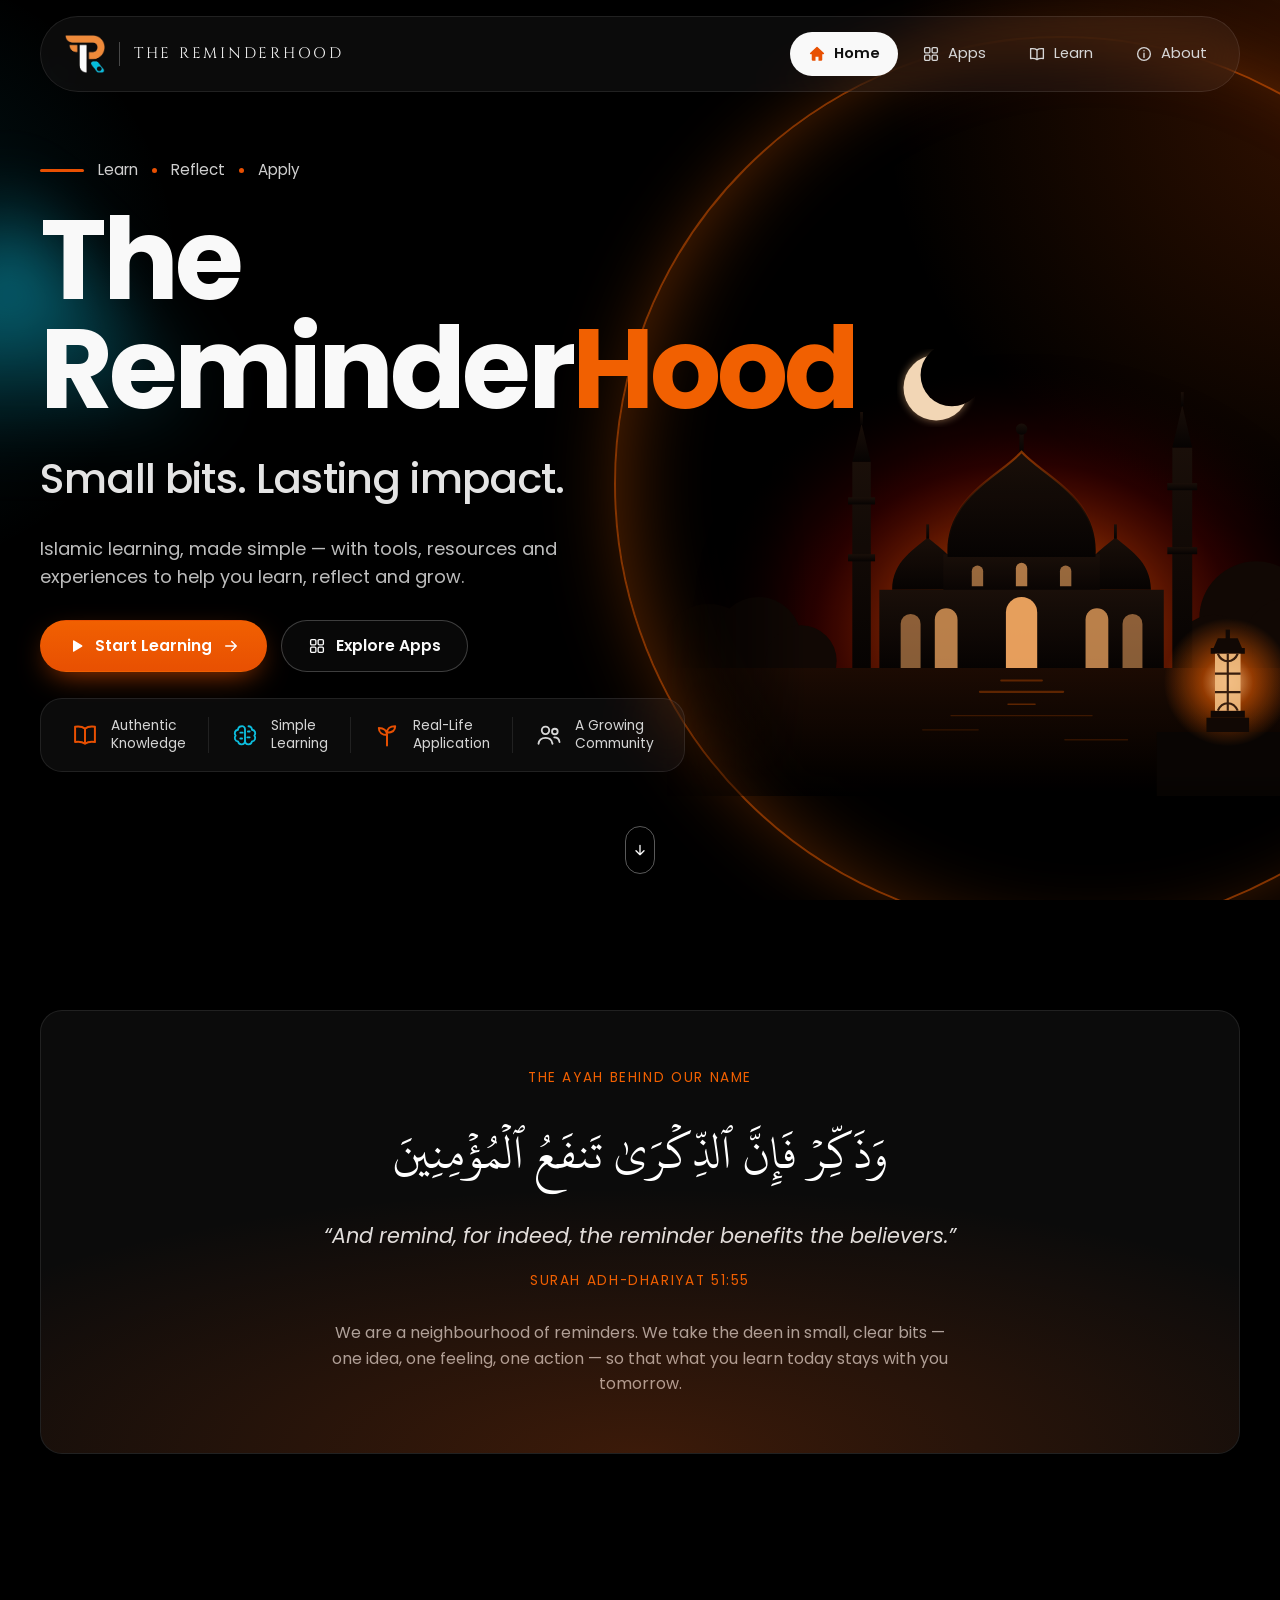
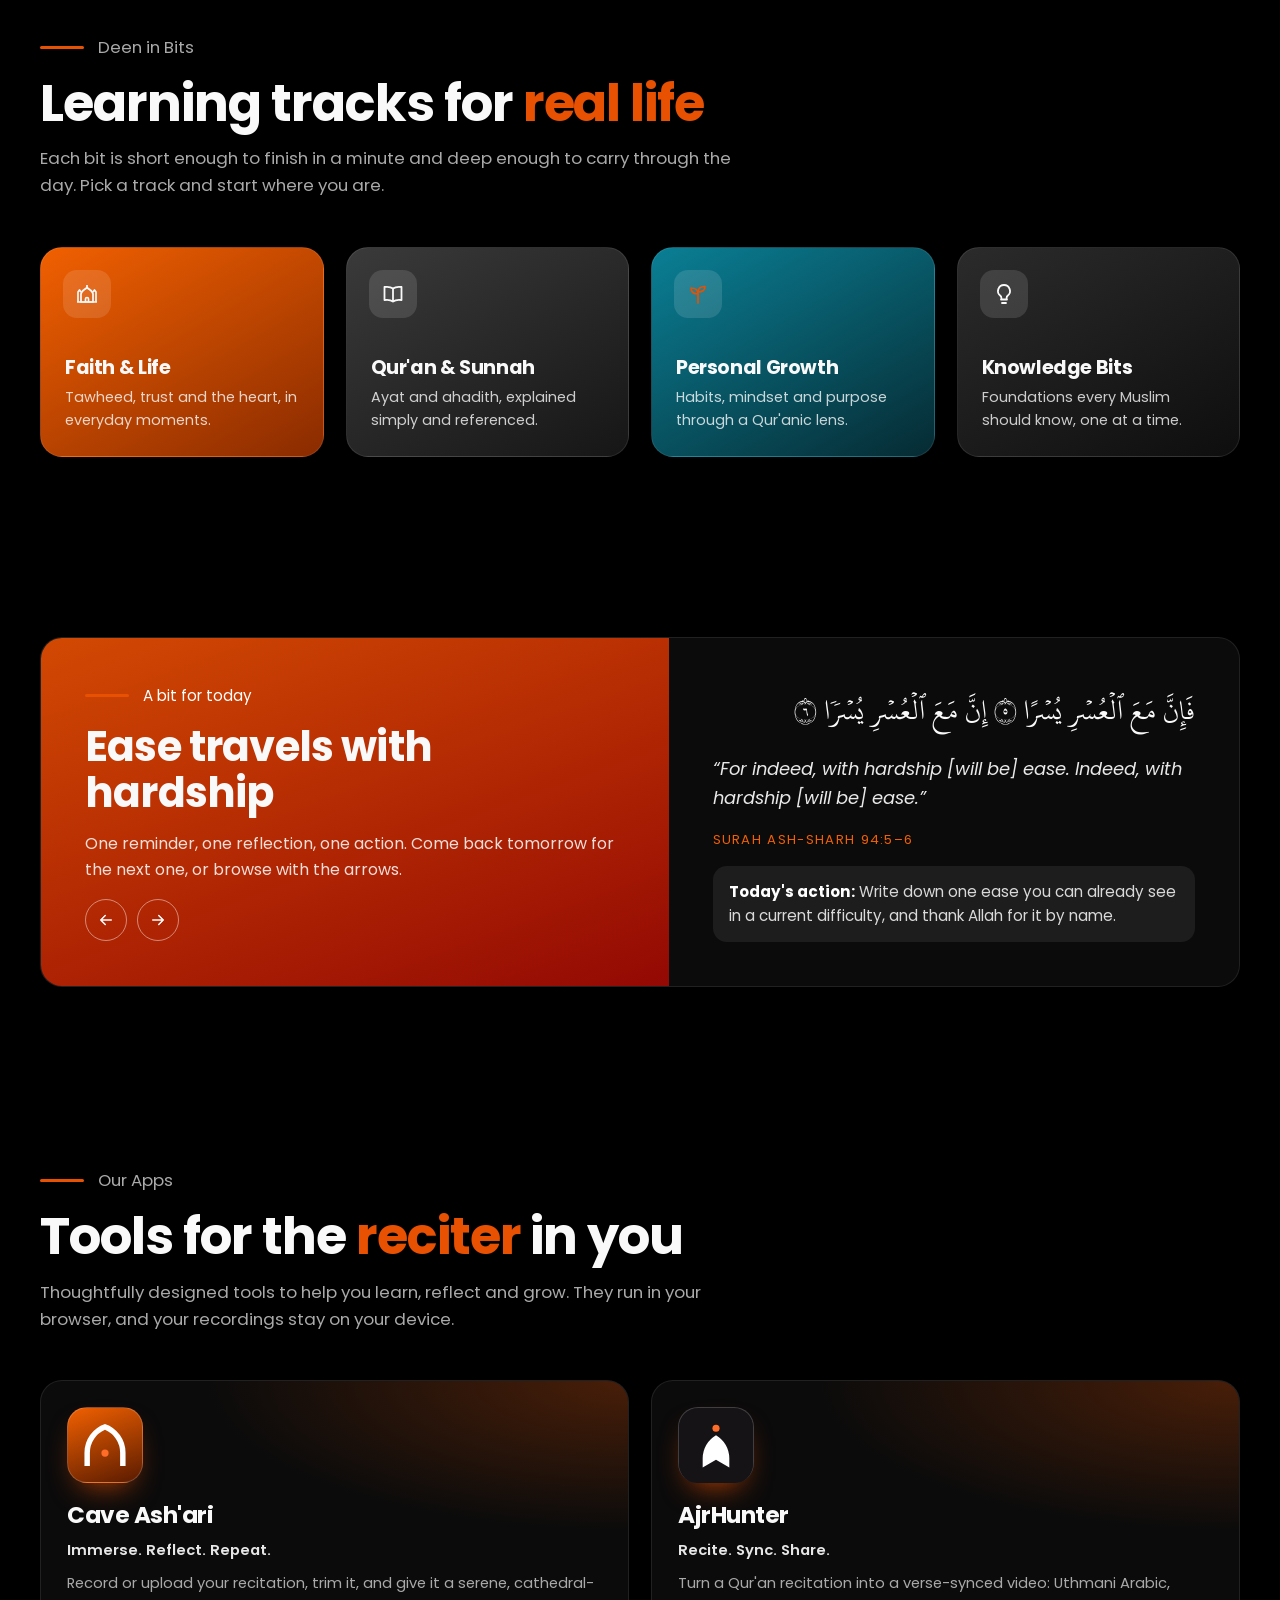
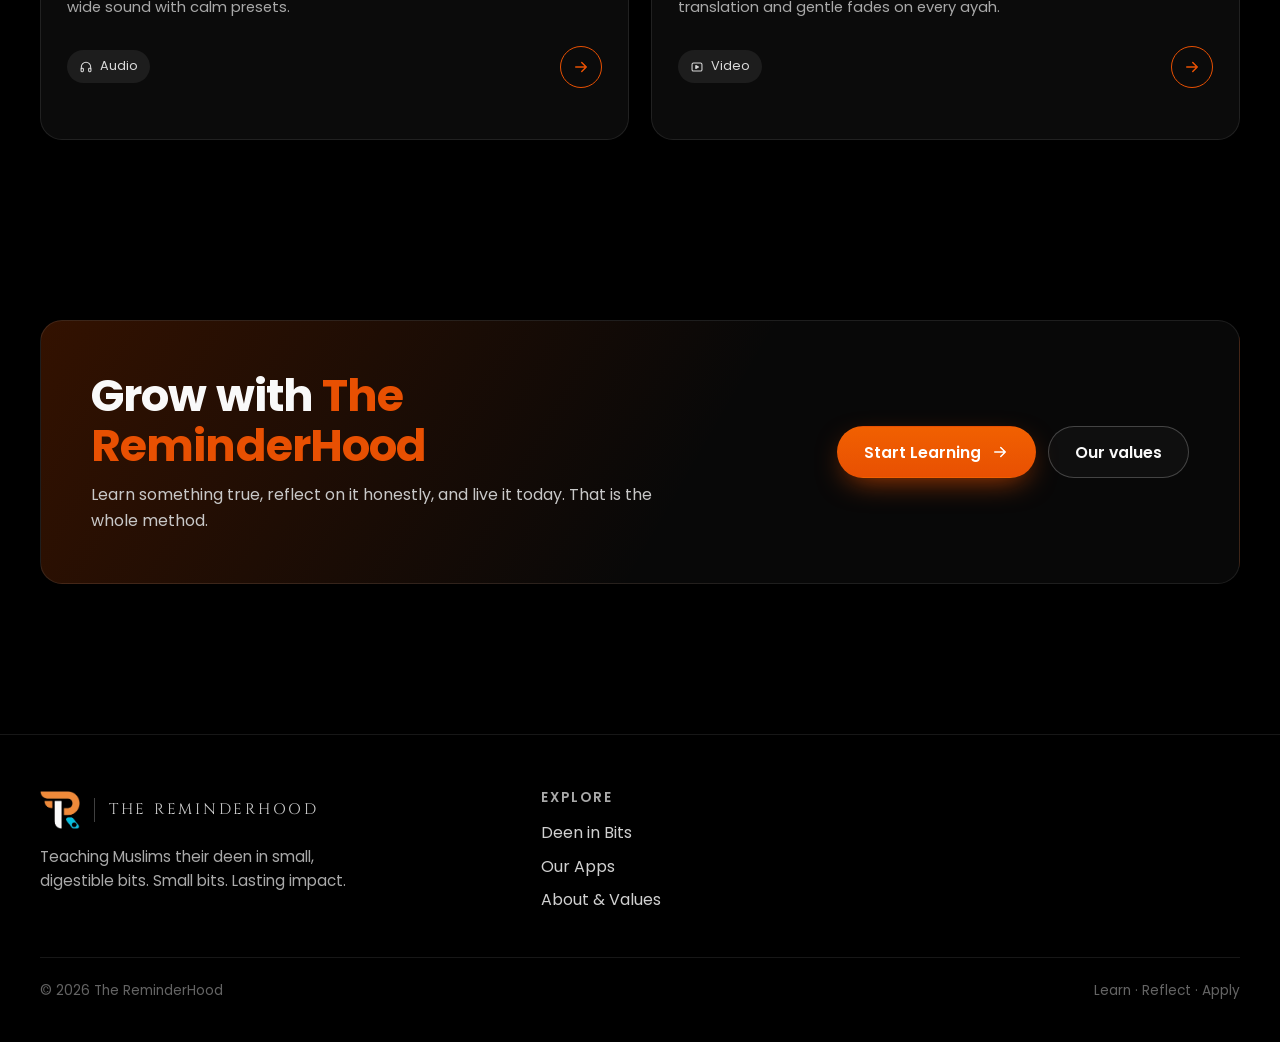
==== index.html @ 3f6777c2 "The ReminderHood website: Home, Apps, Learn (Deen in Bits), About (IMAMAE) Built from the Canva mock" ====
<!DOCTYPE html>
<html lang="en">
<head>
  <meta charset="utf-8">
  <meta name="viewport" content="width=device-width, initial-scale=1, viewport-fit=cover">
  <title>The ReminderHood · Small bits. Lasting impact.</title>
  <meta name="description" content="The ReminderHood teaches Muslims their deen in small, digestible bits, with cinematic Qur'an reminders, simple lessons and tools to help you learn, reflect and grow.">
  <meta name="theme-color" content="#000000">
  <meta property="og:title" content="The ReminderHood">
  <meta property="og:description" content="Islamic learning, made simple. Small bits. Lasting impact.">
  <meta property="og:image" content="assets/icon-512.png">
  <link rel="icon" href="assets/favicon-32.png" sizes="32x32">
  <link rel="apple-touch-icon" href="assets/apple-touch-icon.png">
  <link rel="preconnect" href="https://fonts.googleapis.com">
  <link rel="preconnect" href="https://fonts.gstatic.com" crossorigin>
  <link rel="stylesheet" href="https://fonts.googleapis.com/css2?family=Cinzel:wght@500;600&family=Poppins:wght@400;500;600;700;800&display=swap">
  <link rel="stylesheet" href="css/styles.css">
</head>
<body>
  <a class="skip" href="#main">Skip to content</a>

  <!-- ===== Header (same on every page; set aria-current on the active link) ===== -->
  <header class="site-header">
    <div class="wrap">
      <nav class="nav glass" aria-label="Main">
        <a class="brand" href="./" aria-label="The ReminderHood home">
          <img src="assets/logo.png" alt="" width="40" height="38">
          <span class="brand-name">The ReminderHood</span>
        </a>
        <ul class="nav-links">
          <li><a href="./" aria-current="page"><svg aria-hidden="true"><use href="assets/icons.svg#i-home"/></svg>Home</a></li>
          <li><a href="apps"><svg aria-hidden="true"><use href="assets/icons.svg#i-grid"/></svg>Apps</a></li>
          <li><a href="learn"><svg aria-hidden="true"><use href="assets/icons.svg#i-book"/></svg>Learn</a></li>
          <li><a href="about"><svg aria-hidden="true"><use href="assets/icons.svg#i-info"/></svg>About</a></li>
        </ul>
        <button class="menu-btn" type="button" aria-expanded="false"><svg aria-hidden="true"><use href="assets/icons.svg#i-menu"/></svg><span class="sr-only">Open menu</span></button>
      </nav>
    </div>
  </header>

  <main id="main">
    <!-- ===== Hero ===== -->
    <section class="hero">
      <img class="hero-art" src="assets/hero-mosque.svg" alt="" width="900" height="720">
      <div class="wrap">
        <div class="hero-copy">
          <p class="eyebrow">Learn <span class="dot"></span> Reflect <span class="dot"></span> Apply</p>
          <h1>The<br>Reminder<span class="accent">Hood</span></h1>
          <p class="tagline">Small bits. Lasting impact.</p>
          <p class="lead">Islamic learning, made simple — with tools, resources and experiences to help you learn, reflect and grow.</p>
          <div class="hero-actions">
            <a class="btn btn--primary" href="learn"><svg class="ico" aria-hidden="true"><use href="assets/icons.svg#i-play"/></svg>Start Learning<svg class="ico" aria-hidden="true"><use href="assets/icons.svg#i-arrow"/></svg></a>
            <a class="btn btn--ghost" href="apps"><svg class="ico" aria-hidden="true"><use href="assets/icons.svg#i-grid"/></svg>Explore Apps</a>
          </div>
        </div>
        <ul class="pillars glass" role="list">
          <li class="pillar"><svg aria-hidden="true"><use href="assets/icons.svg#i-open-book"/></svg>Authentic<br>Knowledge</li>
          <li class="pillar"><svg aria-hidden="true"><use href="assets/icons.svg#i-brain"/></svg>Simple<br>Learning</li>
          <li class="pillar"><svg aria-hidden="true"><use href="assets/icons.svg#i-sprout"/></svg>Real-Life<br>Application</li>
          <li class="pillar"><svg aria-hidden="true"><use href="assets/icons.svg#i-users"/></svg>A Growing<br>Community</li>
        </ul>
      </div>
      <a class="scroll-cue" href="#why" aria-label="Scroll down"><svg aria-hidden="true"><use href="assets/icons.svg#i-down"/></svg></a>
    </section>

    <!-- ===== Why we exist (the ayah behind the name) ===== -->
    <section class="section" id="why">
      <div class="wrap">
        <div class="ayah glass reveal">
          <p class="ref">The ayah behind our name</p>
          <p class="ar" lang="ar">وَذَكِّرۡ فَإِنَّ ٱلذِّكۡرَىٰ تَنفَعُ ٱلۡمُؤۡمِنِينَ</p>
          <p class="en">“And remind, for indeed, the reminder benefits the believers.”</p>
          <p class="ref">Surah Adh-Dhariyat 51:55</p>
          <p class="note">We are a neighbourhood of reminders. We take the deen in small, clear bits — one idea, one feeling, one action — so that what you learn today stays with you tomorrow.</p>
        </div>
      </div>
    </section>

    <!-- ===== Deen in Bits: learning tracks ===== -->
    <section class="section section--tight">
      <div class="wrap">
        <div class="section-head reveal">
          <p class="eyebrow">Deen in Bits</p>
          <h2>Learning tracks for <span class="accent">real life</span></h2>
          <p>Each bit is short enough to finish in a minute and deep enough to carry through the day. Pick a track and start where you are.</p>
        </div>
        <div class="grid grid--4">
          <a class="track track--faith reveal" href="learn#faith">
            <span class="ico-box"><svg aria-hidden="true"><use href="assets/icons.svg#i-mosque"/></svg></span>
            <h3>Faith &amp; Life</h3><p>Tawheed, trust and the heart, in everyday moments.</p>
          </a>
          <a class="track track--quran reveal" href="learn#quran">
            <span class="ico-box"><svg aria-hidden="true"><use href="assets/icons.svg#i-book"/></svg></span>
            <h3>Qur'an &amp; Sunnah</h3><p>Ayat and ahadith, explained simply and referenced.</p>
          </a>
          <a class="track track--growth reveal" href="learn#growth">
            <span class="ico-box"><svg aria-hidden="true"><use href="assets/icons.svg#i-sprout"/></svg></span>
            <h3>Personal Growth</h3><p>Habits, mindset and purpose through a Qur'anic lens.</p>
          </a>
          <a class="track track--bits reveal" href="learn#knowledge">
            <span class="ico-box"><svg aria-hidden="true"><use href="assets/icons.svg#i-bulb"/></svg></span>
            <h3>Knowledge Bits</h3><p>Foundations every Muslim should know, one at a time.</p>
          </a>
        </div>
      </div>
    </section>

    <!-- ===== A bit for today ===== -->
    <section class="section">
      <div class="wrap">
        <div class="bit-card glass reveal">
          <div class="bit-side">
            <p class="eyebrow" style="color:#fff">A bit for today</p>
            <h2 id="bitTitle">Small, but constant</h2>
            <p>One reminder, one reflection, one action. Come back tomorrow for the next one, or browse with the arrows.</p>
            <div class="bit-nav">
              <button class="round-link round-link--muted" id="bitPrev" type="button" aria-label="Previous bit"><svg aria-hidden="true"><use href="assets/icons.svg#i-arrow-left"/></svg></button>
              <button class="round-link round-link--muted" id="bitNext" type="button" aria-label="Next bit"><svg aria-hidden="true"><use href="assets/icons.svg#i-arrow"/></svg></button>
            </div>
          </div>
          <div class="bit-body" id="bitOfDay" aria-live="polite">
            <blockquote>“The most beloved of deeds to Allah are those done consistently, even if they are small.”</blockquote>
            <p class="ref">Sahih al-Bukhari 6464 · Sahih Muslim 783</p>
          </div>
        </div>
      </div>
    </section>

    <!-- ===== Apps preview ===== -->
    <section class="section section--tight">
      <div class="wrap">
        <div class="section-head reveal">
          <p class="eyebrow">Our Apps</p>
          <h2>Tools for the <span class="accent">reciter</span> in you</h2>
          <p>Thoughtfully designed tools to help you learn, reflect and grow. They run in your browser, and your recordings stay on your device.</p>
        </div>
        <div class="grid grid--2">
          <article class="app-card glass reveal">
            <div class="app-icon"><img src="assets/icons/cave-ashari.svg" alt=""></div>
            <h3>Cave Ash'ari</h3>
            <p class="motto">Immerse. Reflect. Repeat.</p>
            <p class="desc">Record or upload your recitation, trim it, and give it a serene, cathedral-wide sound with calm presets.</p>
            <div class="foot"><span class="chip"><svg aria-hidden="true"><use href="assets/icons.svg#i-headphones"/></svg>Audio</span><a class="round-link" href="https://cave-ashari.vercel.app" target="_blank" rel="noopener" aria-label="Open Cave Ash'ari"><svg aria-hidden="true"><use href="assets/icons.svg#i-arrow"/></svg></a></div>
          </article>
          <article class="app-card glass reveal">
            <div class="app-icon app-icon--ajr"><img src="assets/icons/ajrhunter.svg" alt=""></div>
            <h3>AjrHunter</h3>
            <p class="motto">Recite. Sync. Share.</p>
            <p class="desc">Turn a Qur'an recitation into a verse-synced video: Uthmani Arabic, translation and gentle fades on every ayah.</p>
            <div class="foot"><span class="chip"><svg aria-hidden="true"><use href="assets/icons.svg#i-film"/></svg>Video</span><a class="round-link" href="https://ajrhunter.vercel.app" target="_blank" rel="noopener" aria-label="Open AjrHunter"><svg aria-hidden="true"><use href="assets/icons.svg#i-arrow"/></svg></a></div>
          </article>
        </div>
      </div>
    </section>

    <!-- ===== CTA ===== -->
    <section class="section">
      <div class="wrap">
        <div class="cta glass reveal">
          <div>
            <h2>Grow with <span class="accent">The ReminderHood</span></h2>
            <p>Learn something true, reflect on it honestly, and live it today. That is the whole method.</p>
          </div>
          <div class="actions">
            <a class="btn btn--primary" href="learn">Start Learning<svg class="ico" aria-hidden="true"><use href="assets/icons.svg#i-arrow"/></svg></a>
            <a class="btn btn--ghost" href="about">Our values</a>
          </div>
        </div>
      </div>
    </section>
  </main>

  <!-- ===== Footer (same on every page) ===== -->
  <footer class="site-footer">
    <div class="wrap">
      <div class="footer-grid">
        <div class="footer-about">
          <a class="brand" href="./"><img src="assets/logo.png" alt="" width="40" height="38"><span class="brand-name">The ReminderHood</span></a>
          <p>Teaching Muslims their deen in small, digestible bits. Small bits. Lasting impact.</p>
        </div>
        <div>
          <h4>Explore</h4>
          <ul>
            <li><a href="learn">Deen in Bits</a></li>
            <li><a href="apps">Our Apps</a></li>
            <li><a href="about">About &amp; Values</a></li>
          </ul>
        </div>
        <div id="follow" data-social-block>
          <h4>Follow</h4>
          <div class="socials">
            <a data-social="youtube" href="#" aria-label="YouTube"><svg aria-hidden="true"><use href="assets/icons.svg#i-youtube"/></svg></a>
            <a data-social="instagram" href="#" aria-label="Instagram"><svg aria-hidden="true"><use href="assets/icons.svg#i-instagram"/></svg></a>
          </div>
        </div>
      </div>
      <div class="footer-bottom">
        <span>© <span data-year>2026</span> The ReminderHood</span>
        <span>Learn · Reflect · Apply</span>
      </div>
    </div>
  </footer>

  <!-- ===== Phone tab bar ===== -->
  <nav class="tabbar" aria-label="Quick">
    <a href="./" aria-current="page"><svg aria-hidden="true"><use href="assets/icons.svg#i-home"/></svg>Home</a>
    <a href="apps"><svg aria-hidden="true"><use href="assets/icons.svg#i-grid"/></svg>Apps</a>
    <a href="learn"><svg aria-hidden="true"><use href="assets/icons.svg#i-book"/></svg>Learn</a>
    <a href="about"><svg aria-hidden="true"><use href="assets/icons.svg#i-info"/></svg>About</a>
  </nav>

  <script src="js/bits.js" defer></script>
  <script src="js/main.js" defer></script>
</body>
</html>
---- css/styles.css ----
/* =========================================================
   The ReminderHood — site styles
   One stylesheet for every page. Sections, top to bottom:
   1 Tokens · 2 Base · 3 Layout helpers · 4 Header/nav
   5 Buttons/chips · 6 Hero · 7 Sections & cards
   8 Page-specific (apps, learn, about) · 9 Footer
   10 Mobile tab bar · 11 Motion · 12 Responsive
   ========================================================= */

/* ---------- 1. Tokens (from the brand palette in the mock-up) ---------- */
:root {
  --orange: #E85002;        /* Branding Orange */
  --orange-2: #F16001;      /* gradient stop 3 */
  --red: #C10801;           /* gradient stop 2 */
  --sand: #D9C3AB;          /* gradient stop 4 */
  --azure: #0DBEDE;         /* Vivid Azure (the R's tail) */
  --ink: #000000;           /* Primary */
  --white: #F9F9F9;
  --gray: #646464;
  --gray-d: #333333;

  --text: var(--white);
  --muted: #A9A9A9;
  --line: rgba(255, 255, 255, .09);
  --glass: rgba(255, 255, 255, .045);
  --glass-2: rgba(255, 255, 255, .075);
  --gradient: linear-gradient(120deg, var(--red) 0%, var(--orange-2) 55%, var(--sand) 100%);

  --font: "Poppins", system-ui, -apple-system, "Segoe UI", sans-serif;
  --font-mark: "Cinzel", Georgia, serif;
  --font-quran: "KFGQPC Hafs", "Amiri Quran", serif;

  --radius: 22px;
  --radius-sm: 14px;
  --max: 1200px;
  --nav-h: 76px;
  --ease: cubic-bezier(.2, .7, .2, 1);
}

@font-face {
  font-family: "KFGQPC Hafs";
  src: url("../assets/fonts/hafs.woff2") format("woff2");
  font-display: swap;
}

/* ---------- 2. Base ---------- */
*, *::before, *::after { box-sizing: border-box; }
html { scroll-behavior: smooth; -webkit-text-size-adjust: 100%; }
body {
  margin: 0;
  font-family: var(--font);
  font-size: 16px;
  line-height: 1.6;
  color: var(--text);
  background: var(--ink);
  overflow-x: hidden;
  -webkit-font-smoothing: antialiased;
}
/* Page-wide glow: ember from the right, azure hint from the left (as in the mock-up) */
body::before {
  content: "";
  position: fixed;
  inset: 0;
  z-index: -1;
  pointer-events: none;
  background:
    radial-gradient(60vw 60vw at 105% 10%, rgba(232, 80, 2, .22), transparent 60%),
    radial-gradient(40vw 40vw at -10% 30%, rgba(13, 190, 222, .12), transparent 60%),
    var(--ink);
}
img, svg { display: block; max-width: 100%; }
a { color: inherit; text-decoration: none; }
h1, h2, h3, h4 { margin: 0; line-height: 1.1; font-weight: 700; letter-spacing: -.02em; }
p { margin: 0; }
button { font: inherit; color: inherit; cursor: pointer; }
:focus-visible { outline: 2px solid var(--orange); outline-offset: 3px; border-radius: 8px; }
.sr-only { position: absolute; width: 1px; height: 1px; overflow: hidden; clip: rect(0 0 0 0); white-space: nowrap; }
.skip { position: absolute; left: 16px; top: -60px; z-index: 100; padding: 10px 16px; border-radius: 999px; background: var(--orange); }
.skip:focus { top: 12px; }

/* ---------- 3. Layout helpers ---------- */
.wrap { width: min(var(--max), 100% - 48px); margin-inline: auto; }
.section { padding: 110px 0; position: relative; }
.section--tight { padding: 70px 0; }
.accent { color: var(--orange); }
.azure { color: var(--azure); }
.muted { color: var(--muted); }

.eyebrow {
  display: inline-flex;
  align-items: center;
  gap: 14px;
  font-size: .95rem;
  color: #CFCFCF;
}
.eyebrow::before { content: ""; width: 44px; height: 3px; border-radius: 3px; background: var(--orange); }
.eyebrow .dot { width: 5px; height: 5px; border-radius: 50%; background: var(--orange); }

.section-head { display: grid; gap: 14px; max-width: 720px; margin-bottom: 48px; }
.section-head h2 { font-size: clamp(2rem, 4.4vw, 3.2rem); }
.section-head p { color: var(--muted); font-size: 1.05rem; }
.section-head--center { margin-inline: auto; text-align: center; justify-items: center; }

.glass {
  background: var(--glass);
  border: 1px solid var(--line);
  border-radius: var(--radius);
  backdrop-filter: blur(18px);
  -webkit-backdrop-filter: blur(18px);
}

/* ---------- 4. Header / nav ---------- */
.site-header {
  position: fixed;
  top: 16px;
  left: 0;
  right: 0;
  z-index: 50;
  transition: top .3s var(--ease);
}
.nav {
  display: flex;
  align-items: center;
  justify-content: space-between;
  gap: 20px;
  height: var(--nav-h);
  padding: 0 14px 0 24px;
  border-radius: 999px;
  transition: background .3s, height .3s var(--ease);
}
.site-header.is-scrolled { top: 8px; }
.site-header.is-scrolled .nav { background: rgba(10, 10, 10, .78); height: 64px; }

.brand { display: flex; align-items: center; gap: 14px; }
.brand img { width: 40px; height: auto; }
.brand-name {
  padding-left: 14px;
  border-left: 1px solid rgba(255, 255, 255, .25);
  font-family: var(--font-mark);
  font-size: .95rem;
  letter-spacing: .18em;
  text-transform: uppercase;
  white-space: nowrap;
}

.nav-links { display: flex; gap: 6px; list-style: none; margin: 0; padding: 0; }
.nav-links a {
  display: inline-flex;
  align-items: center;
  gap: 8px;
  padding: 10px 18px;
  border-radius: 999px;
  font-size: .92rem;
  color: #D6D6D6;
  transition: background .2s, color .2s;
}
.nav-links a:hover { background: var(--glass-2); color: #fff; }
.nav-links a[aria-current="page"] { background: var(--white); color: #111; font-weight: 600; }
.nav-links a[aria-current="page"] svg { color: var(--orange); }
.nav-links svg, .tabbar svg, .ico { width: 18px; height: 18px; flex: none; }

.nav-cta { display: inline-flex; }
.menu-btn { display: none; }

/* ---------- 5. Buttons / chips ---------- */
.btn {
  display: inline-flex;
  align-items: center;
  justify-content: center;
  gap: 10px;
  min-height: 52px;
  padding: 0 26px;
  border-radius: 999px;
  border: 1px solid transparent;
  font-weight: 600;
  font-size: .98rem;
  transition: transform .2s var(--ease), box-shadow .2s, background .2s, border-color .2s;
}
.btn:hover { transform: translateY(-2px); }
.btn--primary { background: linear-gradient(180deg, var(--orange-2), var(--orange)); color: #fff; box-shadow: 0 10px 30px -10px rgba(232, 80, 2, .8); }
.btn--primary:hover { box-shadow: 0 16px 40px -12px rgba(232, 80, 2, .95); }
.btn--ghost { border-color: rgba(255, 255, 255, .22); background: rgba(255, 255, 255, .03); }
.btn--ghost:hover { border-color: rgba(255, 255, 255, .45); }
.btn--sm { min-height: 42px; padding: 0 18px; font-size: .9rem; }
.btn .ico { width: 18px; height: 18px; }

.chip {
  display: inline-flex;
  align-items: center;
  gap: 7px;
  padding: 6px 12px;
  border-radius: 999px;
  background: var(--glass-2);
  font-size: .8rem;
  color: #DADADA;
}
.chip svg { width: 14px; height: 14px; }

.round-link {
  display: grid;
  background: transparent;
  padding: 0;
  place-items: center;
  width: 42px;
  height: 42px;
  border-radius: 50%;
  border: 1px solid var(--orange);
  color: var(--orange);
  transition: background .2s, color .2s;
}
.round-link svg { width: 18px; height: 18px; }
.round-link--muted { border-color: rgba(255, 255, 255, .45); color: #fff; }
.round-link:hover { background: var(--orange); border-color: var(--orange); color: #fff; }

/* ---------- 6. Hero ---------- */
.hero {
  position: relative;
  min-height: 100svh;
  display: flex;
  align-items: center;
  padding: calc(var(--nav-h) + 60px) 0 90px;
  overflow: hidden;
  isolation: isolate;
}
/* the big ember arc behind the artwork */
.hero::before {
  content: "";
  position: absolute;
  z-index: -2;
  right: -18vw;
  top: 4vh;
  width: 70vw;
  height: 70vw;
  max-width: 1100px;
  max-height: 1100px;
  border-radius: 50%;
  border: 2px solid rgba(241, 96, 1, .55);
  box-shadow: inset 30px 0 80px -20px rgba(241, 96, 1, .35), 0 0 80px -10px rgba(241, 96, 1, .35);
}
/* the azure streak on the left edge */
.hero::after {
  content: "";
  position: absolute;
  z-index: -2;
  left: -120px;
  top: 30%;
  width: 260px;
  height: 260px;
  background: linear-gradient(135deg, rgba(13, 190, 222, .75), transparent 60%);
  filter: blur(40px);
  transform: rotate(45deg);
}
.hero-art {
  position: absolute;
  z-index: -1;
  right: -2vw;
  bottom: 0;
  width: min(50vw, 760px);
  -webkit-mask-image: linear-gradient(90deg, transparent 0%, #000 22%), linear-gradient(0deg, transparent 0%, #000 18%);
  -webkit-mask-composite: source-in;
  mask-image: linear-gradient(90deg, transparent 0%, #000 22%), linear-gradient(0deg, transparent 0%, #000 18%);
  mask-composite: intersect;
  opacity: .95;
}
.hero-copy { max-width: 640px; min-width: 0; display: grid; grid-template-columns: minmax(0, 1fr); gap: 22px; }
.hero h1 { font-size: clamp(3.4rem, 9vw, 7rem); line-height: .98; letter-spacing: -.035em; }
.hero h1 .accent { color: var(--orange-2); }
.hero .tagline { font-size: clamp(1.6rem, 3.4vw, 2.6rem); font-weight: 500; color: #E4E4E4; letter-spacing: -.02em; }
.hero .lead { font-size: 1.12rem; color: #BDBDBD; max-width: 520px; }
.hero-actions { display: flex; flex-wrap: wrap; gap: 14px; margin-top: 6px; }

.pillars {
  display: grid;
  grid-template-columns: repeat(4, auto);
  gap: 0;
  margin-top: 26px;
  padding: 18px 8px;
  width: fit-content;
}
.pillar {
  display: flex;
  align-items: center;
  gap: 12px;
  padding: 0 22px;
  font-size: .86rem;
  line-height: 1.3;
  color: #D4D4D4;
}
.pillar + .pillar { border-left: 1px solid var(--line); }
.pillar svg { width: 28px; height: 28px; flex: none; }

.scroll-cue {
  position: absolute;
  left: 50%;
  bottom: 26px;
  transform: translateX(-50%);
  display: grid;
  place-items: center;
  width: 30px;
  height: 48px;
  border: 1.5px solid rgba(255, 255, 255, .35);
  border-radius: 999px;
}
.scroll-cue svg { width: 16px; height: 16px; animation: bob 1.8s ease-in-out infinite; }

/* Short hero for inner pages */
.page-hero { padding: calc(var(--nav-h) + 90px) 0 40px; position: relative; overflow: hidden; }
.page-hero h1 { font-size: clamp(3rem, 7.5vw, 5.6rem); letter-spacing: -.035em; }
.page-hero .bar { width: 48px; height: 4px; border-radius: 4px; background: var(--orange); margin-bottom: 26px; }
.page-hero p { margin-top: 18px; max-width: 560px; font-size: 1.15rem; color: #BDBDBD; }

/* ---------- 7. Sections & cards ---------- */
/* Ayah block */
.ayah {
  display: grid;
  gap: 18px;
  padding: 56px clamp(24px, 6vw, 80px);
  text-align: center;
  overflow: hidden;
  position: relative;
}
.ayah::before {
  content: "";
  position: absolute;
  inset: auto -20% -60% -20%;
  height: 120%;
  background: radial-gradient(closest-side, rgba(232, 80, 2, .22), transparent);
  pointer-events: none;
}
.ayah .ar { font-family: var(--font-quran); font-size: clamp(1.9rem, 4.6vw, 3.1rem); line-height: 1.9; direction: rtl; color: #fff; }
.ayah .en { font-size: clamp(1.05rem, 2vw, 1.3rem); color: #E2E2E2; font-style: italic; }
.ayah .ref { font-size: .85rem; letter-spacing: .12em; text-transform: uppercase; color: var(--orange-2); }
.ayah .note { max-width: 640px; margin: 10px auto 0; color: var(--muted); }

/* Generic grid */
.grid { display: grid; gap: 22px; }
.grid--4 { grid-template-columns: repeat(4, 1fr); }
.grid--3 { grid-template-columns: repeat(3, 1fr); }
.grid--2 { grid-template-columns: repeat(2, 1fr); }

/* Track cards (Deen in Bits) */
.track {
  position: relative;
  display: grid;
  align-content: end;
  gap: 8px;
  min-height: 210px;
  padding: 24px;
  border-radius: var(--radius);
  border: 1px solid var(--line);
  overflow: hidden;
  transition: transform .3s var(--ease), border-color .3s;
}
.track:hover { transform: translateY(-4px); border-color: rgba(255, 255, 255, .22); }
.track .ico-box {
  position: absolute;
  top: 22px;
  left: 22px;
  display: grid;
  place-items: center;
  width: 48px;
  height: 48px;
  border-radius: 14px;
  background: rgba(255, 255, 255, .12);
}
.track .ico-box svg { width: 24px; height: 24px; }
.track h3 { font-size: 1.2rem; }
.track p { font-size: .9rem; color: rgba(255, 255, 255, .78); }
.track--faith { background: linear-gradient(150deg, var(--orange-2), #8a2b00); }
.track--quran { background: linear-gradient(150deg, #3a3a3a, #161616); }
.track--growth { background: linear-gradient(150deg, #0a7f95, #062b33); }
.track--bits { background: linear-gradient(150deg, #2b2b2b, #0e0e0e); }

/* Bit of the day */
.bit-card {
  display: grid;
  grid-template-columns: 1.1fr 1fr;
  gap: 0;
  overflow: hidden;
}
.bit-card .bit-side {
  display: grid;
  align-content: center;
  gap: 16px;
  padding: 44px;
  background: linear-gradient(160deg, rgba(232, 80, 2, .9), rgba(193, 8, 1, .75));
}
.bit-card .bit-side h2 { font-size: clamp(1.8rem, 3.4vw, 2.6rem); }
.bit-card .bit-side p { color: rgba(255, 255, 255, .85); }
.bit-card .bit-body { display: grid; gap: 16px; padding: 44px; align-content: center; }
.bit-body .ar { font-family: var(--font-quran); font-size: 1.9rem; line-height: 1.9; direction: rtl; text-align: right; }
.bit-body blockquote { margin: 0; font-size: 1.12rem; font-style: italic; color: #E8E8E8; }
.bit-body .ref { font-size: .82rem; letter-spacing: .1em; text-transform: uppercase; color: var(--orange-2); }
.bit-body .apply { padding: 14px 16px; border-radius: var(--radius-sm); background: var(--glass-2); font-size: .95rem; color: #D9D9D9; }
.bit-body .apply strong { color: #fff; }
.bit-nav { display: flex; gap: 10px; }

/* App cards */
.app-card {
  position: relative;
  display: grid;
  gap: 10px;
  align-content: start;
  min-height: 360px;
  padding: 26px;
  overflow: hidden;
  isolation: isolate;
  transition: transform .3s var(--ease), border-color .3s;
}
.app-card:hover { transform: translateY(-4px); border-color: rgba(255, 255, 255, .2); }
.app-card::after {
  content: "";
  position: absolute;
  inset: 0;
  z-index: -1;
  background: radial-gradient(120% 70% at 100% 0%, rgba(232, 80, 2, .28), transparent 60%);
}
.app-icon {
  display: grid;
  place-items: center;
  width: 76px;
  height: 76px;
  margin-bottom: 10px;
  border-radius: 20px;
  background: linear-gradient(160deg, var(--orange-2), #5a1b00);
  border: 1px solid rgba(255, 255, 255, .18);
  box-shadow: 0 14px 30px -14px rgba(232, 80, 2, .9);
}
.app-icon img { width: 42px; height: 42px; }
.app-icon--ajr { background: #161316; }
.app-icon--ajr img { width: 76px; height: 76px; border-radius: 20px; }
.app-card h3 { font-size: 1.45rem; }
.app-card .motto { font-weight: 600; font-size: .92rem; color: #E6E6E6; }
.app-card .desc { font-size: .92rem; color: var(--muted); }
.app-card .foot { display: flex; align-items: center; justify-content: space-between; margin-top: auto; padding-top: 16px; }
.app-card--soon { place-content: center; justify-items: center; text-align: center; }
.app-card--soon::before {
  content: "";
  position: absolute;
  top: 30px;
  left: 40px;
  width: 90px;
  height: 90px;
  border-radius: 50%;
  filter: blur(26px);
  opacity: .7;
  background: var(--blob, linear-gradient(135deg, var(--azure), var(--orange)));
}
.app-card--soon .foot { position: absolute; right: 26px; bottom: 26px; padding: 0; }
.soon-pill { display: inline-flex; align-items: center; gap: 8px; padding: 10px 18px; border-radius: 999px; background: var(--glass-2); font-weight: 500; font-size: .92rem; }

/* Banner (Stay updated) */
.banner {
  display: flex;
  align-items: center;
  justify-content: space-between;
  gap: 24px;
  padding: 26px 30px;
}
.banner .left { display: flex; align-items: center; gap: 18px; }
.banner img { width: 48px; }
.banner h3 { font-size: 1.15rem; }
.banner p { font-size: .92rem; color: var(--muted); }

/* Steps (Learn → Reflect → Apply) */
.steps { counter-reset: step; }
.step { padding: 30px; display: grid; gap: 12px; }
.step .num {
  display: grid;
  place-items: center;
  width: 46px;
  height: 46px;
  border-radius: 50%;
  border: 1.5px solid var(--orange);
  color: var(--orange-2);
  font-weight: 700;
}
.step h3 { font-size: 1.3rem; }
.step p { color: var(--muted); font-size: .95rem; }

/* ---------- 8. Page specific ---------- */
/* Apps hero phone */
.apps-visual { position: absolute; right: 4vw; top: calc(var(--nav-h) + 30px); width: min(36vw, 420px); pointer-events: none; }
.phone {
  width: 62%;
  margin-left: auto;
  aspect-ratio: 9 / 18;
  border-radius: 38px;
  border: 2px solid rgba(255, 255, 255, .2);
  background: linear-gradient(160deg, #1b1b1b, #050505);
  box-shadow: 0 30px 80px -20px rgba(232, 80, 2, .55);
  display: grid;
  place-items: center;
  transform: rotate(12deg);
}
.phone img { width: 38%; }
.float-tile {
  position: absolute;
  display: grid;
  place-items: center;
  width: 92px;
  height: 92px;
  border-radius: 22px;
  backdrop-filter: blur(12px);
  -webkit-backdrop-filter: blur(12px);
  animation: float 6s ease-in-out infinite;
}
.float-tile svg { width: 40px; height: 40px; }
.float-tile--book { left: 0; top: 18%; background: rgba(232, 80, 2, .35); border: 1px solid rgba(241, 96, 1, .7); color: var(--orange-2); }
.float-tile--play { right: -6%; top: 58%; background: rgba(13, 190, 222, .2); border: 1px solid rgba(13, 190, 222, .7); color: var(--azure); animation-delay: -3s; }

/* Learn: filters + bit library */
.filters { display: flex; flex-wrap: wrap; gap: 10px; margin-bottom: 28px; }
.filter {
  padding: 10px 18px;
  border-radius: 999px;
  border: 1px solid var(--line);
  background: var(--glass);
  font-size: .9rem;
  color: #D0D0D0;
  transition: background .2s, color .2s, border-color .2s;
}
.filter:hover { border-color: rgba(255, 255, 255, .3); }
.filter[aria-pressed="true"] { background: var(--white); color: #111; font-weight: 600; }

.bit {
  display: grid;
  gap: 14px;
  align-content: start;
  padding: 26px;
}
.bit header { display: flex; align-items: center; justify-content: space-between; gap: 10px; }
.bit h3 { font-size: 1.2rem; }
.bit .ar { font-family: var(--font-quran); font-size: 1.5rem; line-height: 1.9; direction: rtl; text-align: right; color: #fff; }
.bit blockquote { margin: 0; color: #E2E2E2; font-style: italic; }
.bit .ref { font-size: .78rem; letter-spacing: .1em; text-transform: uppercase; color: var(--orange-2); }
.bit details { border-top: 1px solid var(--line); padding-top: 12px; }
.bit summary { cursor: pointer; font-weight: 600; font-size: .92rem; list-style: none; display: flex; align-items: center; gap: 8px; }
.bit summary::-webkit-details-marker { display: none; }
.bit summary::after { content: "+"; margin-left: auto; color: var(--orange-2); font-size: 1.2rem; }
.bit details[open] summary::after { content: "–"; }
.bit dl { margin: 12px 0 0; display: grid; gap: 10px; font-size: .93rem; }
.bit dt { font-weight: 600; color: #fff; }
.bit dd { margin: 0; color: var(--muted); }
.bit[hidden] { display: none; }

.levels { display: grid; grid-template-columns: repeat(3, 1fr); gap: 0; overflow: hidden; }
.level { padding: 30px; display: grid; gap: 10px; }
.level + .level { border-left: 1px solid var(--line); }
.level .tag { font-size: .78rem; letter-spacing: .14em; text-transform: uppercase; color: var(--orange-2); }
.level h3 { font-size: 1.25rem; }
.level p { color: var(--muted); font-size: .95rem; }

/* About: values (IMAMAE) */
.values-word {
  font-size: clamp(3rem, 12vw, 9rem);
  font-weight: 800;
  letter-spacing: .08em;
  line-height: 1;
  text-align: center;
  background: var(--gradient);
  -webkit-background-clip: text;
  background-clip: text;
  color: transparent;
  margin-bottom: 40px;
}
.value {
  position: relative;
  display: grid;
  gap: 12px;
  align-content: start;
  padding: 34px 26px 28px;
  border-radius: var(--radius);
  background: linear-gradient(170deg, rgba(232, 80, 2, .16), rgba(255, 255, 255, .03) 60%);
  border: 1px solid rgba(241, 96, 1, .3);
  transition: transform .3s var(--ease), border-color .3s;
}
.value:hover { transform: translateY(-4px); border-color: rgba(241, 96, 1, .7); }
.value .letter {
  position: absolute;
  top: -22px;
  right: 22px;
  display: grid;
  place-items: center;
  width: 54px;
  height: 54px;
  border-radius: 50%;
  background: var(--white);
  color: #111;
  border: 4px solid var(--azure);
  font-weight: 800;
  font-size: 1.4rem;
}
.value h3 { font-size: 1.25rem; letter-spacing: .02em; }
.value h3 small { display: block; margin-top: 4px; font-size: .78rem; font-weight: 500; letter-spacing: .12em; text-transform: uppercase; color: var(--orange-2); }
.value p { color: #CFCFCF; font-size: .95rem; }

.story { display: grid; grid-template-columns: 1fr 1fr; gap: 60px; align-items: center; }
.story .copy { display: grid; gap: 18px; }
.story .copy p { color: #C4C4C4; font-size: 1.05rem; }
.story-visual { aspect-ratio: 1; display: grid; place-items: center; position: relative; overflow: hidden; }
.story-visual img.logo-big { width: 46%; position: relative; z-index: 1; }
.story-visual::before {
  content: "";
  position: absolute;
  width: 70%;
  height: 70%;
  border-radius: 50%;
  background: radial-gradient(closest-side, rgba(232, 80, 2, .55), transparent);
}

.make-list { display: grid; gap: 14px; margin: 0; padding: 0; list-style: none; }
.make-list li { display: flex; gap: 14px; align-items: flex-start; padding: 18px 20px; }
.make-list svg { width: 26px; height: 26px; flex: none; color: var(--orange-2); margin-top: 2px; }
.make-list strong { display: block; }
.make-list span { color: var(--muted); font-size: .93rem; }

/* CTA band */
.cta {
  display: grid;
  grid-template-columns: 1.3fr 1fr;
  align-items: center;
  gap: 30px;
  padding: 50px;
  overflow: hidden;
  position: relative;
  background: linear-gradient(120deg, rgba(232, 80, 2, .22), rgba(255, 255, 255, .03) 55%);
}
.cta h2 { font-size: clamp(1.9rem, 3.6vw, 2.8rem); }
.cta p { color: #C8C8C8; margin-top: 12px; }
.cta .actions { display: flex; flex-wrap: wrap; gap: 12px; justify-content: flex-end; }

/* ---------- 9. Footer ---------- */
.site-footer { border-top: 1px solid var(--line); padding: 56px 0 40px; margin-top: 40px; }
.footer-grid { display: grid; grid-template-columns: 1.4fr 1fr 1fr; gap: 40px; }
.footer-grid h4 { font-size: .85rem; letter-spacing: .14em; text-transform: uppercase; color: var(--muted); margin-bottom: 14px; font-weight: 600; }
.footer-grid ul { list-style: none; margin: 0; padding: 0; display: grid; gap: 8px; }
.footer-grid a { color: #D0D0D0; }
.footer-grid a:hover { color: var(--orange-2); }
.footer-about p { margin-top: 16px; color: var(--muted); max-width: 340px; font-size: .95rem; }
.footer-bottom { display: flex; justify-content: space-between; gap: 20px; margin-top: 44px; padding-top: 22px; border-top: 1px solid var(--line); font-size: .85rem; color: var(--gray); }
.socials { display: flex; gap: 10px; }
.socials a { display: grid; place-items: center; width: 40px; height: 40px; border-radius: 50%; background: var(--glass-2); }
.socials a:hover { background: var(--orange); color: #fff; }
.socials svg { width: 18px; height: 18px; }

/* ---------- 10. Mobile tab bar (phones only) ---------- */
.tabbar { display: none; }

/* ---------- 11. Motion ---------- */
.reveal { opacity: 0; transform: translateY(26px); transition: opacity .8s var(--ease), transform .8s var(--ease); }
.reveal.is-in { opacity: 1; transform: none; }
.fade-swap { animation: fadeSwap .5s var(--ease); }
@keyframes bob { 50% { transform: translateY(5px); } }
@keyframes float { 50% { transform: translateY(-14px); } }
@keyframes fadeSwap { from { opacity: 0; transform: translateY(8px); } }
@media (prefers-reduced-motion: reduce) {
  *, *::before, *::after { animation: none !important; transition: none !important; scroll-behavior: auto !important; }
  .reveal { opacity: 1; transform: none; }
}

/* ---------- 12. Responsive ---------- */
@media (max-width: 1080px) {
  .grid--4 { grid-template-columns: repeat(2, 1fr); }
  .pillars { grid-template-columns: repeat(2, auto); row-gap: 16px; }
  .pillar:nth-child(3) { border-left: 0; }
  .apps-visual { opacity: .35; }
}
@media (max-width: 900px) {
  :root { --nav-h: 64px; }
  .site-header { top: 10px; }
  .nav { padding: 0 8px 0 18px; }
  .nav-links { display: none; }
  .menu-btn {
    display: grid;
    place-items: center;
    width: 44px;
    height: 44px;
    border-radius: 50%;
    border: 0;
    background: var(--glass-2);
  }
  .menu-btn svg { width: 22px; height: 22px; }
  .site-header.menu-open .nav-links {
    display: grid;
    position: absolute;
    top: calc(100% + 10px);
    left: 24px;
    right: 24px;
    padding: 12px;
    border-radius: var(--radius);
    background: rgba(12, 12, 12, .96);
    border: 1px solid var(--line);
  }
  .site-header.menu-open .nav-links a { padding: 14px 16px; font-size: 1rem; }
  .grid--3, .grid--2, .story, .cta, .bit-card, .footer-grid { grid-template-columns: 1fr; }
  .levels { grid-template-columns: 1fr; }
  .level + .level { border-left: 0; border-top: 1px solid var(--line); }
  .hero { align-items: flex-start; padding-top: calc(var(--nav-h) + 50px); }
  .hero-art { width: 120vw; right: -30vw; opacity: .3; }
  .apps-visual { display: none; }
  .cta { padding: 34px 26px; }
  .cta .actions { justify-content: flex-start; }
  .bit-card .bit-side, .bit-card .bit-body { padding: 30px 24px; }
  .section { padding: 80px 0; }
  .banner { flex-direction: column; align-items: flex-start; }
  .footer-bottom { flex-direction: column; }

  /* phone tab bar, as in the mock-up */
  body { padding-bottom: 86px; }
  .tabbar {
    display: flex;
    justify-content: space-around;
    position: fixed;
    left: 12px;
    right: 12px;
    bottom: 12px;
    z-index: 60;
    padding: 8px;
    border-radius: 24px;
    background: rgba(14, 14, 14, .88);
    border: 1px solid var(--line);
    backdrop-filter: blur(18px);
    -webkit-backdrop-filter: blur(18px);
  }
  .tabbar a { display: grid; justify-items: center; gap: 4px; padding: 6px 12px; border-radius: 16px; font-size: .72rem; color: #BDBDBD; }
  .tabbar a[aria-current="page"] { color: var(--orange-2); background: rgba(232, 80, 2, .12); }
  .tabbar svg { width: 22px; height: 22px; }
}
@media (max-width: 560px) {
  .wrap { width: min(var(--max), 100% - 32px); }
  .grid--4 { grid-template-columns: 1fr; }
  .brand-name { font-size: .78rem; letter-spacing: .14em; }
  .brand img { width: 34px; }
  .pillars { grid-template-columns: 1fr 1fr; width: 100%; padding: 16px 4px; }
  .pillar { padding: 0 12px; }
  .pillar:nth-child(3) { border-left: 0; }
  .hero-actions .btn { flex: 1 1 auto; }
  .hero h1 { font-size: clamp(2.4rem, 11.8vw, 3.4rem); }
  .page-hero h1 { font-size: clamp(2.4rem, 12vw, 3rem); }
  .track { min-height: 170px; }
}
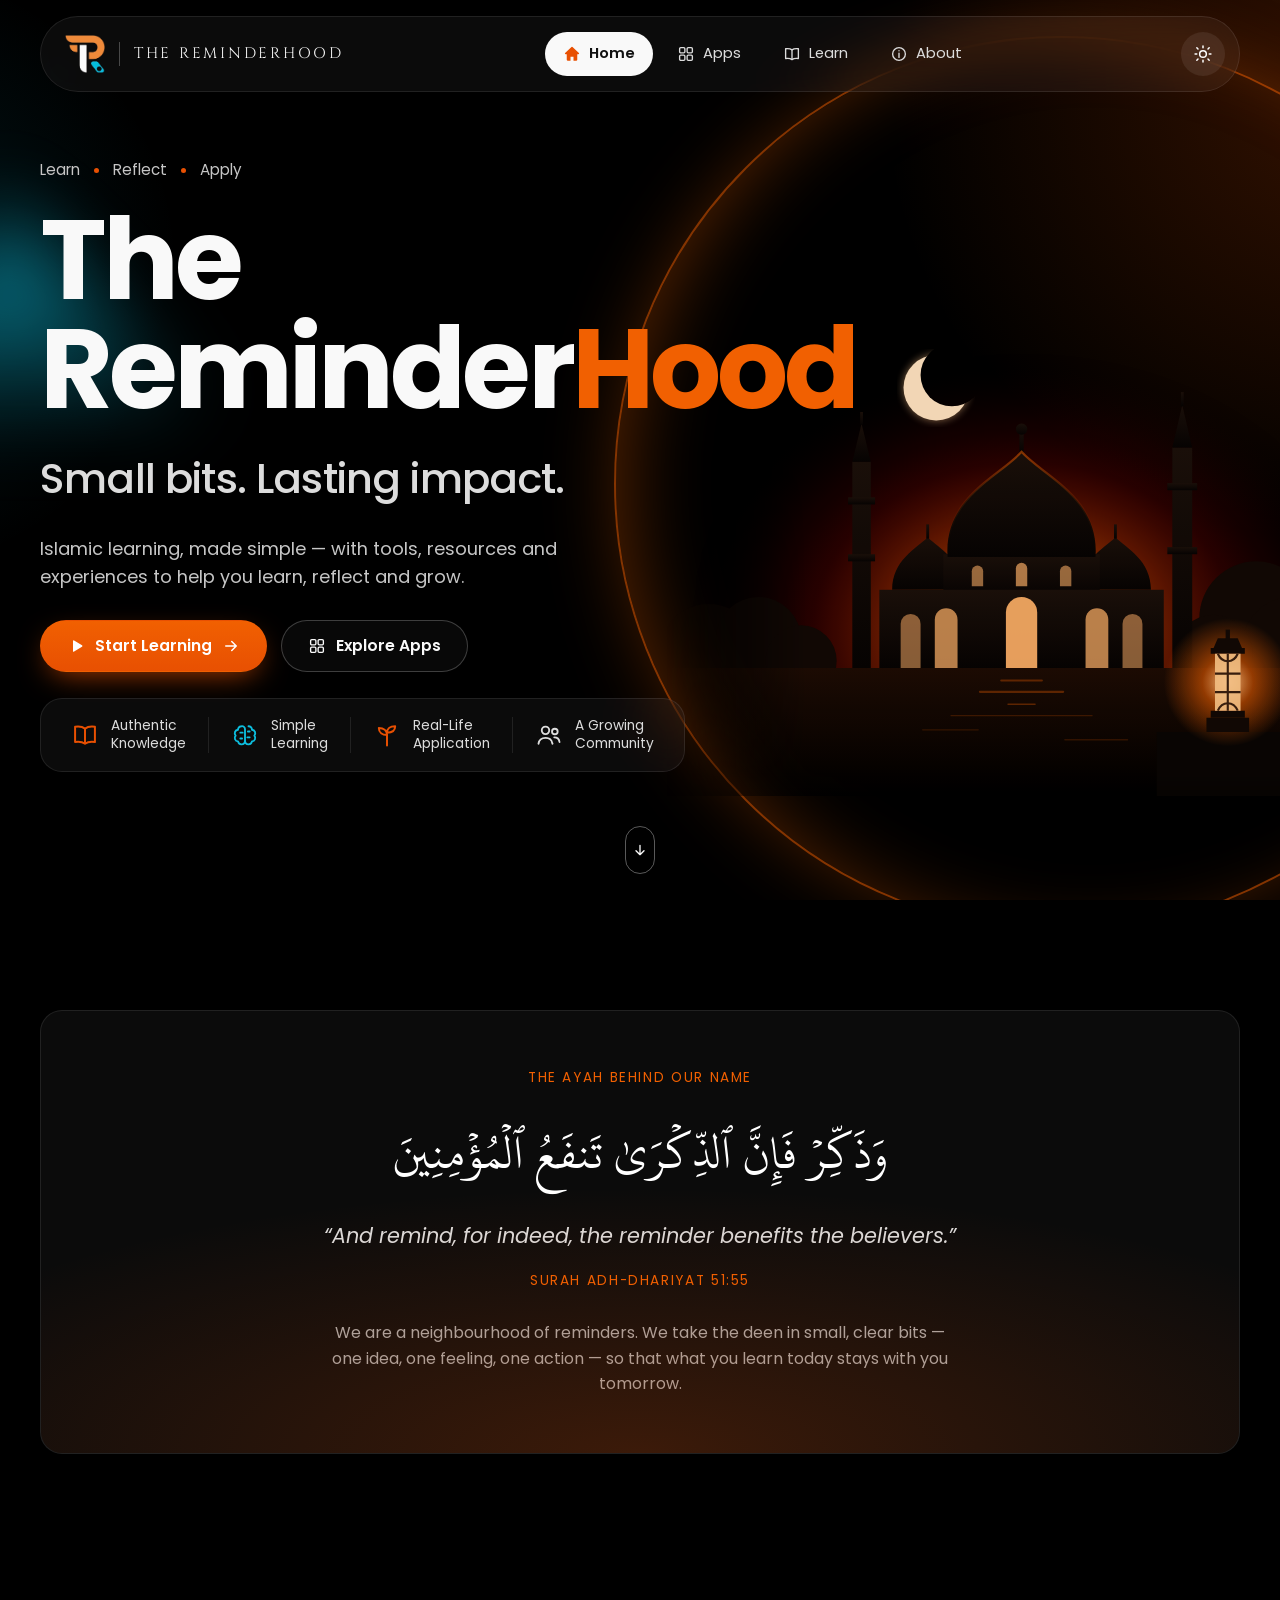
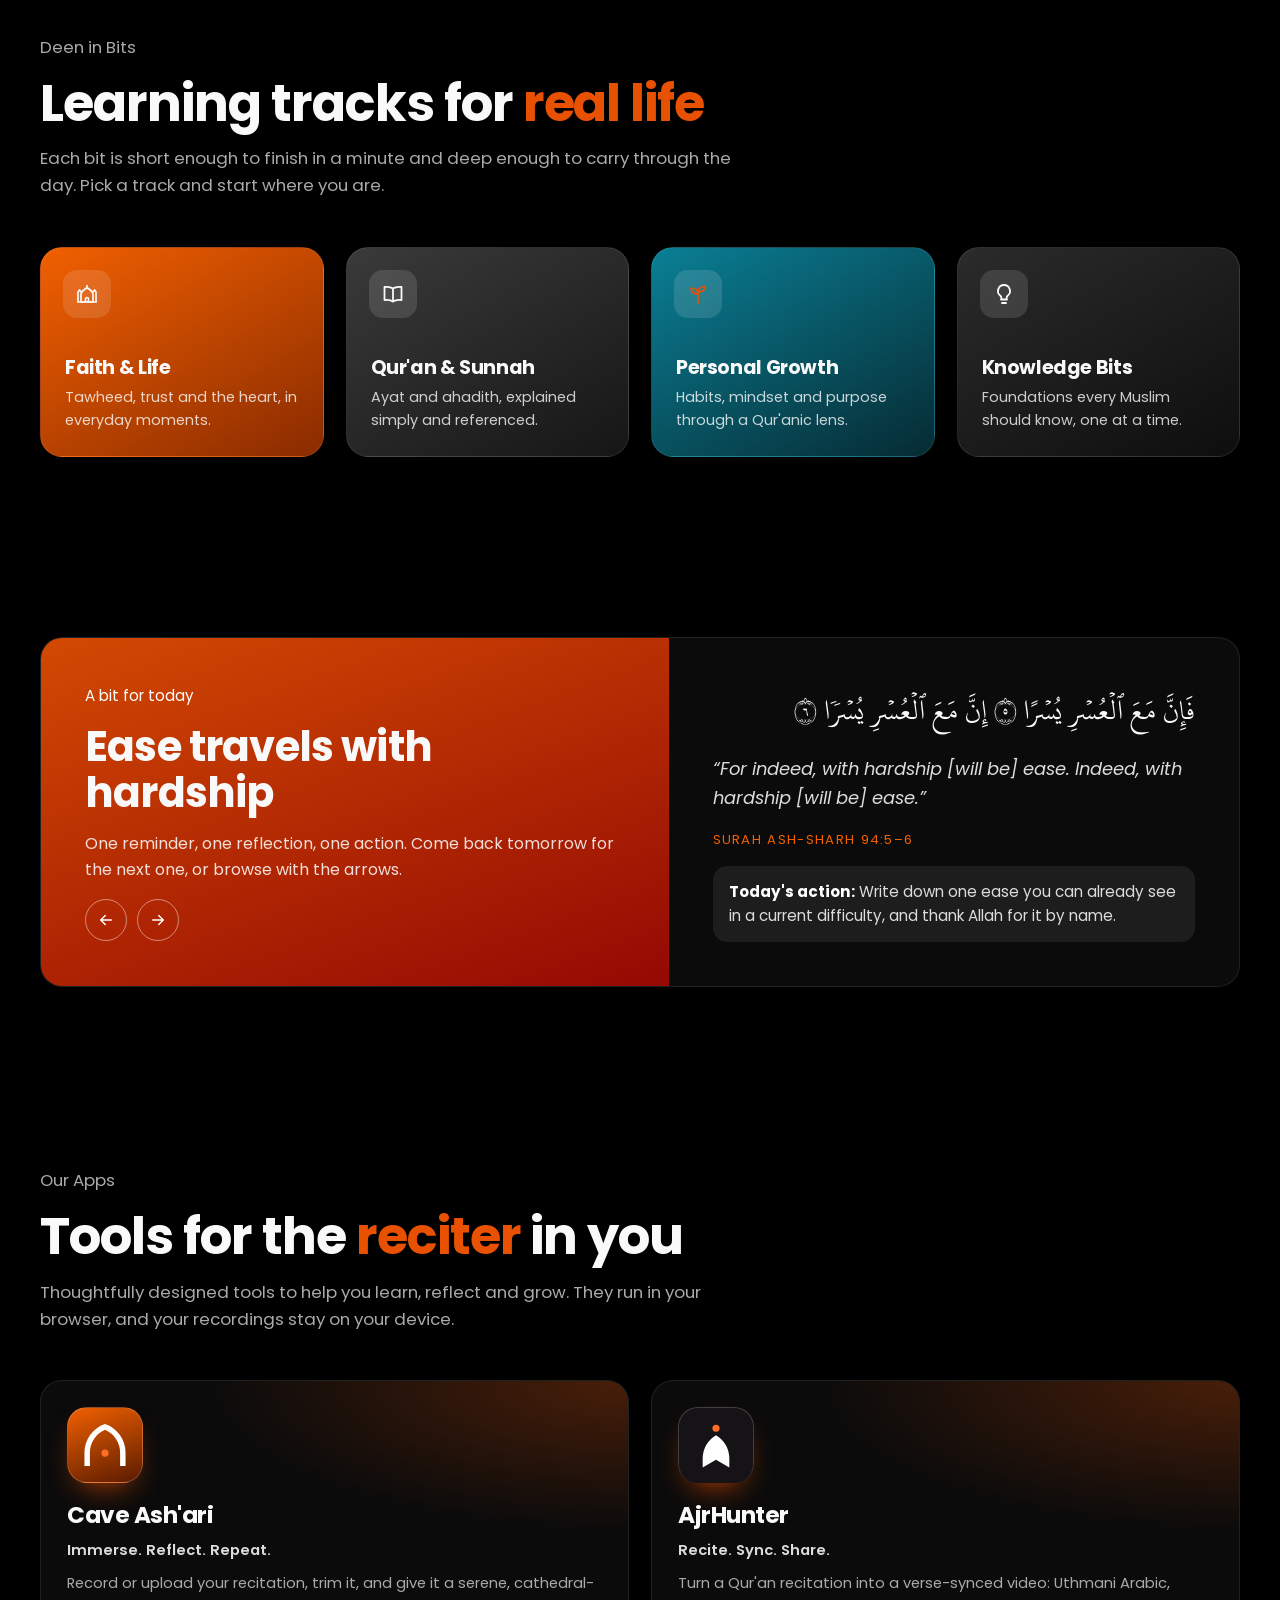
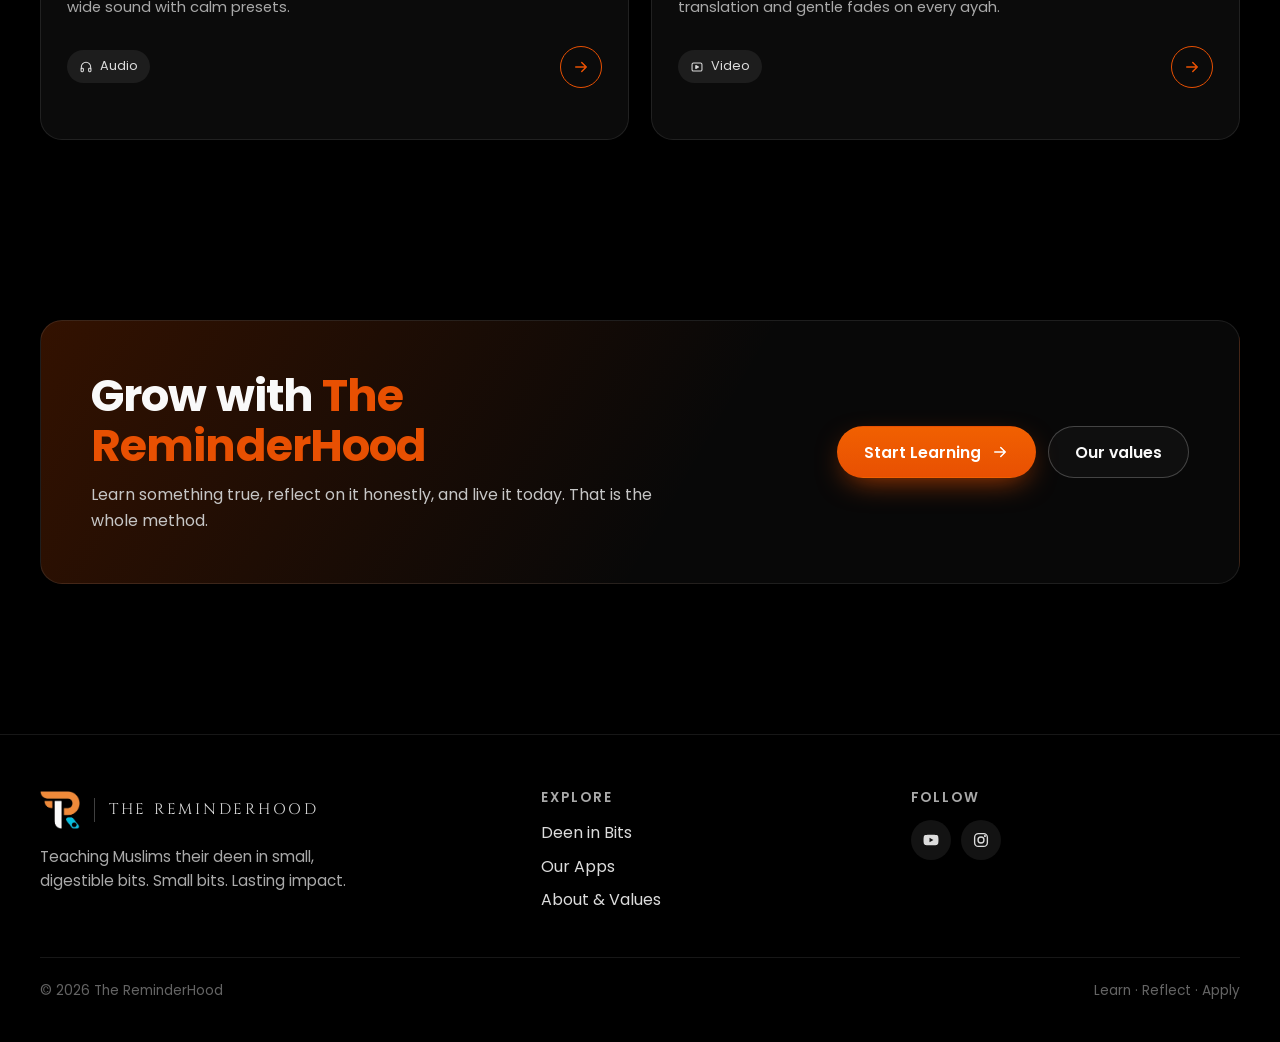
==== commit 54812e55: "Add a light theme with a header toggle (dark stays the default) Colours now go through theme tokens " ====
--- a/index.html
+++ b/index.html
@@ -1,20 +1,28 @@
 <!DOCTYPE html>
-<html lang="en">
+<html lang="en" data-theme="dark">
 <head>
   <meta charset="utf-8">
   <meta name="viewport" content="width=device-width, initial-scale=1, viewport-fit=cover">
   <title>The ReminderHood · Small bits. Lasting impact.</title>
   <meta name="description" content="The ReminderHood teaches Muslims their deen in small, digestible bits, with cinematic Qur'an reminders, simple lessons and tools to help you learn, reflect and grow.">
+  <link rel="canonical" href="https://thereminderhood.com/">
   <meta name="theme-color" content="#000000">
-  <meta property="og:title" content="The ReminderHood">
-  <meta property="og:description" content="Islamic learning, made simple. Small bits. Lasting impact.">
-  <meta property="og:image" content="assets/icon-512.png">
-  <link rel="icon" href="assets/favicon-32.png" sizes="32x32">
-  <link rel="apple-touch-icon" href="assets/apple-touch-icon.png">
+  <meta property="og:type" content="website">
+  <meta property="og:site_name" content="The ReminderHood">
+  <meta property="og:url" content="https://thereminderhood.com/">
+  <meta property="og:title" content="The ReminderHood · Small bits. Lasting impact.">
+  <meta property="og:description" content="The ReminderHood teaches Muslims their deen in small, digestible bits, with cinematic Qur'an reminders, simple lessons and tools to help you learn, reflect and grow.">
+  <meta property="og:image" content="https://thereminderhood.com/assets/og/og-default.jpg">
+  <meta property="og:image:width" content="1200">
+  <meta property="og:image:height" content="630">
+  <meta name="twitter:card" content="summary_large_image">
+  <link rel="icon" href="/assets/favicon-32.png" sizes="32x32">
+  <link rel="apple-touch-icon" href="/assets/apple-touch-icon.png">
   <link rel="preconnect" href="https://fonts.googleapis.com">
   <link rel="preconnect" href="https://fonts.gstatic.com" crossorigin>
   <link rel="stylesheet" href="https://fonts.googleapis.com/css2?family=Cinzel:wght@500;600&family=Poppins:wght@400;500;600;700;800&display=swap">
-  <link rel="stylesheet" href="css/styles.css">
+  <script src="/js/theme.js"></script>
+  <link rel="stylesheet" href="/css/styles.css">
 </head>
 <body>
   <a class="skip" href="#main">Skip to content</a>
@@ -23,17 +31,25 @@
   <header class="site-header">
     <div class="wrap">
       <nav class="nav glass" aria-label="Main">
-        <a class="brand" href="./" aria-label="The ReminderHood home">
-          <img src="assets/logo.png" alt="" width="40" height="38">
+        <a class="brand" href="/" aria-label="The ReminderHood home">
+          <img class="logo-on-dark" src="/assets/logo.png" alt="" width="40" height="38"><img class="logo-on-light" src="/assets/logo-light.png" alt="" width="40" height="38">
           <span class="brand-name">The ReminderHood</span>
         </a>
         <ul class="nav-links">
-          <li><a href="./" aria-current="page"><svg aria-hidden="true"><use href="assets/icons.svg#i-home"/></svg>Home</a></li>
-          <li><a href="apps"><svg aria-hidden="true"><use href="assets/icons.svg#i-grid"/></svg>Apps</a></li>
-          <li><a href="learn"><svg aria-hidden="true"><use href="assets/icons.svg#i-book"/></svg>Learn</a></li>
-          <li><a href="about"><svg aria-hidden="true"><use href="assets/icons.svg#i-info"/></svg>About</a></li>
+          <li><a href="/" aria-current="page"><svg aria-hidden="true"><use href="/assets/icons.svg#i-home"/></svg>Home</a></li>
+          <li class="has-sub"><a href="/apps"><svg aria-hidden="true"><use href="/assets/icons.svg#i-grid"/></svg>Apps</a>
+            <ul class="sub" aria-label="Apps">
+              <li><a href="/apps/cave-ashari">Cave Ash'ari</a></li>
+              <li><a href="/apps/ajrhunter">AjrHunter</a></li>
+            </ul>
+          </li>
+          <li><a href="/learn"><svg aria-hidden="true"><use href="/assets/icons.svg#i-book"/></svg>Learn</a></li>
+          <li><a href="/about"><svg aria-hidden="true"><use href="/assets/icons.svg#i-info"/></svg>About</a></li>
         </ul>
-        <button class="menu-btn" type="button" aria-expanded="false"><svg aria-hidden="true"><use href="assets/icons.svg#i-menu"/></svg><span class="sr-only">Open menu</span></button>
+        <div class="nav-tools">
+          <button class="theme-btn" type="button" aria-label="Switch to light mode" aria-pressed="false"><svg class="i-sun" aria-hidden="true"><use href="/assets/icons.svg#i-sun"/></svg><svg class="i-moon" aria-hidden="true"><use href="/assets/icons.svg#i-moon"/></svg></button>
+          <button class="menu-btn" type="button" aria-expanded="false"><svg aria-hidden="true"><use href="/assets/icons.svg#i-menu"/></svg><span class="sr-only">Open menu</span></button>
+        </div>
       </nav>
     </div>
   </header>
@@ -41,7 +57,7 @@
   <main id="main">
     <!-- ===== Hero ===== -->
     <section class="hero">
-      <img class="hero-art" src="assets/hero-mosque.svg" alt="" width="900" height="720">
+      <img class="hero-art" src="/assets/hero-mosque.svg" alt="" width="900" height="720">
       <div class="wrap">
         <div class="hero-copy">
           <p class="eyebrow">Learn <span class="dot"></span> Reflect <span class="dot"></span> Apply</p>
@@ -49,18 +65,18 @@
           <p class="tagline">Small bits. Lasting impact.</p>
           <p class="lead">Islamic learning, made simple — with tools, resources and experiences to help you learn, reflect and grow.</p>
           <div class="hero-actions">
-            <a class="btn btn--primary" href="learn"><svg class="ico" aria-hidden="true"><use href="assets/icons.svg#i-play"/></svg>Start Learning<svg class="ico" aria-hidden="true"><use href="assets/icons.svg#i-arrow"/></svg></a>
-            <a class="btn btn--ghost" href="apps"><svg class="ico" aria-hidden="true"><use href="assets/icons.svg#i-grid"/></svg>Explore Apps</a>
+            <a class="btn btn--primary" href="/learn"><svg class="ico" aria-hidden="true"><use href="/assets/icons.svg#i-play"/></svg>Start Learning<svg class="ico" aria-hidden="true"><use href="/assets/icons.svg#i-arrow"/></svg></a>
+            <a class="btn btn--ghost" href="/apps"><svg class="ico" aria-hidden="true"><use href="/assets/icons.svg#i-grid"/></svg>Explore Apps</a>
           </div>
         </div>
         <ul class="pillars glass" role="list">
-          <li class="pillar"><svg aria-hidden="true"><use href="assets/icons.svg#i-open-book"/></svg>Authentic<br>Knowledge</li>
-          <li class="pillar"><svg aria-hidden="true"><use href="assets/icons.svg#i-brain"/></svg>Simple<br>Learning</li>
-          <li class="pillar"><svg aria-hidden="true"><use href="assets/icons.svg#i-sprout"/></svg>Real-Life<br>Application</li>
-          <li class="pillar"><svg aria-hidden="true"><use href="assets/icons.svg#i-users"/></svg>A Growing<br>Community</li>
+          <li class="pillar"><svg aria-hidden="true"><use href="/assets/icons.svg#i-open-book"/></svg>Authentic<br>Knowledge</li>
+          <li class="pillar"><svg aria-hidden="true"><use href="/assets/icons.svg#i-brain"/></svg>Simple<br>Learning</li>
+          <li class="pillar"><svg aria-hidden="true"><use href="/assets/icons.svg#i-sprout"/></svg>Real-Life<br>Application</li>
+          <li class="pillar"><svg aria-hidden="true"><use href="/assets/icons.svg#i-users"/></svg>A Growing<br>Community</li>
         </ul>
       </div>
-      <a class="scroll-cue" href="#why" aria-label="Scroll down"><svg aria-hidden="true"><use href="assets/icons.svg#i-down"/></svg></a>
+      <a class="scroll-cue" href="#why" aria-label="Scroll down"><svg aria-hidden="true"><use href="/assets/icons.svg#i-down"/></svg></a>
     </section>
 
     <!-- ===== Why we exist (the ayah behind the name) ===== -->
@@ -85,20 +101,20 @@
           <p>Each bit is short enough to finish in a minute and deep enough to carry through the day. Pick a track and start where you are.</p>
         </div>
         <div class="grid grid--4">
-          <a class="track track--faith reveal" href="learn#faith">
-            <span class="ico-box"><svg aria-hidden="true"><use href="assets/icons.svg#i-mosque"/></svg></span>
+          <a class="track track--faith reveal" href="/learn#faith">
+            <span class="ico-box"><svg aria-hidden="true"><use href="/assets/icons.svg#i-mosque"/></svg></span>
             <h3>Faith &amp; Life</h3><p>Tawheed, trust and the heart, in everyday moments.</p>
           </a>
-          <a class="track track--quran reveal" href="learn#quran">
-            <span class="ico-box"><svg aria-hidden="true"><use href="assets/icons.svg#i-book"/></svg></span>
+          <a class="track track--quran reveal" href="/learn#quran">
+            <span class="ico-box"><svg aria-hidden="true"><use href="/assets/icons.svg#i-book"/></svg></span>
             <h3>Qur'an &amp; Sunnah</h3><p>Ayat and ahadith, explained simply and referenced.</p>
           </a>
-          <a class="track track--growth reveal" href="learn#growth">
-            <span class="ico-box"><svg aria-hidden="true"><use href="assets/icons.svg#i-sprout"/></svg></span>
+          <a class="track track--growth reveal" href="/learn#growth">
+            <span class="ico-box"><svg aria-hidden="true"><use href="/assets/icons.svg#i-sprout"/></svg></span>
             <h3>Personal Growth</h3><p>Habits, mindset and purpose through a Qur'anic lens.</p>
           </a>
-          <a class="track track--bits reveal" href="learn#knowledge">
-            <span class="ico-box"><svg aria-hidden="true"><use href="assets/icons.svg#i-bulb"/></svg></span>
+          <a class="track track--bits reveal" href="/learn#knowledge">
+            <span class="ico-box"><svg aria-hidden="true"><use href="/assets/icons.svg#i-bulb"/></svg></span>
             <h3>Knowledge Bits</h3><p>Foundations every Muslim should know, one at a time.</p>
           </a>
         </div>
@@ -114,8 +130,8 @@
             <h2 id="bitTitle">Small, but constant</h2>
             <p>One reminder, one reflection, one action. Come back tomorrow for the next one, or browse with the arrows.</p>
             <div class="bit-nav">
-              <button class="round-link round-link--muted" id="bitPrev" type="button" aria-label="Previous bit"><svg aria-hidden="true"><use href="assets/icons.svg#i-arrow-left"/></svg></button>
-              <button class="round-link round-link--muted" id="bitNext" type="button" aria-label="Next bit"><svg aria-hidden="true"><use href="assets/icons.svg#i-arrow"/></svg></button>
+              <button class="round-link round-link--muted" id="bitPrev" type="button" aria-label="Previous bit"><svg aria-hidden="true"><use href="/assets/icons.svg#i-arrow-left"/></svg></button>
+              <button class="round-link round-link--muted" id="bitNext" type="button" aria-label="Next bit"><svg aria-hidden="true"><use href="/assets/icons.svg#i-arrow"/></svg></button>
             </div>
           </div>
           <div class="bit-body" id="bitOfDay" aria-live="polite">
@@ -136,18 +152,18 @@
         </div>
         <div class="grid grid--2">
           <article class="app-card glass reveal">
-            <div class="app-icon"><img src="assets/icons/cave-ashari.svg" alt=""></div>
+            <div class="app-icon"><img src="/assets/icons/cave-ashari.svg" alt=""></div>
             <h3>Cave Ash'ari</h3>
             <p class="motto">Immerse. Reflect. Repeat.</p>
             <p class="desc">Record or upload your recitation, trim it, and give it a serene, cathedral-wide sound with calm presets.</p>
-            <div class="foot"><span class="chip"><svg aria-hidden="true"><use href="assets/icons.svg#i-headphones"/></svg>Audio</span><a class="round-link" href="https://cave-ashari.vercel.app" target="_blank" rel="noopener" aria-label="Open Cave Ash'ari"><svg aria-hidden="true"><use href="assets/icons.svg#i-arrow"/></svg></a></div>
+            <div class="foot"><span class="chip"><svg aria-hidden="true"><use href="/assets/icons.svg#i-headphones"/></svg>Audio</span><a class="round-link" href="https://cave-ashari.vercel.app" target="_blank" rel="noopener" aria-label="Open Cave Ash'ari"><svg aria-hidden="true"><use href="/assets/icons.svg#i-arrow"/></svg></a></div>
           </article>
           <article class="app-card glass reveal">
-            <div class="app-icon app-icon--ajr"><img src="assets/icons/ajrhunter.svg" alt=""></div>
+            <div class="app-icon app-icon--ajr"><img src="/assets/icons/ajrhunter.svg" alt=""></div>
             <h3>AjrHunter</h3>
             <p class="motto">Recite. Sync. Share.</p>
             <p class="desc">Turn a Qur'an recitation into a verse-synced video: Uthmani Arabic, translation and gentle fades on every ayah.</p>
-            <div class="foot"><span class="chip"><svg aria-hidden="true"><use href="assets/icons.svg#i-film"/></svg>Video</span><a class="round-link" href="https://ajrhunter.vercel.app" target="_blank" rel="noopener" aria-label="Open AjrHunter"><svg aria-hidden="true"><use href="assets/icons.svg#i-arrow"/></svg></a></div>
+            <div class="foot"><span class="chip"><svg aria-hidden="true"><use href="/assets/icons.svg#i-film"/></svg>Video</span><a class="round-link" href="https://ajrhunter.vercel.app" target="_blank" rel="noopener" aria-label="Open AjrHunter"><svg aria-hidden="true"><use href="/assets/icons.svg#i-arrow"/></svg></a></div>
           </article>
         </div>
       </div>
@@ -162,8 +178,8 @@
             <p>Learn something true, reflect on it honestly, and live it today. That is the whole method.</p>
           </div>
           <div class="actions">
-            <a class="btn btn--primary" href="learn">Start Learning<svg class="ico" aria-hidden="true"><use href="assets/icons.svg#i-arrow"/></svg></a>
-            <a class="btn btn--ghost" href="about">Our values</a>
+            <a class="btn btn--primary" href="/learn">Start Learning<svg class="ico" aria-hidden="true"><use href="/assets/icons.svg#i-arrow"/></svg></a>
+            <a class="btn btn--ghost" href="/about">Our values</a>
           </div>
         </div>
       </div>
@@ -175,22 +191,22 @@
     <div class="wrap">
       <div class="footer-grid">
         <div class="footer-about">
-          <a class="brand" href="./"><img src="assets/logo.png" alt="" width="40" height="38"><span class="brand-name">The ReminderHood</span></a>
+          <a class="brand" href="/"><img class="logo-on-dark" src="/assets/logo.png" alt="" width="40" height="38"><img class="logo-on-light" src="/assets/logo-light.png" alt="" width="40" height="38"><span class="brand-name">The ReminderHood</span></a>
           <p>Teaching Muslims their deen in small, digestible bits. Small bits. Lasting impact.</p>
         </div>
         <div>
           <h4>Explore</h4>
           <ul>
-            <li><a href="learn">Deen in Bits</a></li>
-            <li><a href="apps">Our Apps</a></li>
-            <li><a href="about">About &amp; Values</a></li>
+            <li><a href="/learn">Deen in Bits</a></li>
+            <li><a href="/apps">Our Apps</a></li>
+            <li><a href="/about">About &amp; Values</a></li>
           </ul>
         </div>
         <div id="follow" data-social-block>
           <h4>Follow</h4>
           <div class="socials">
-            <a data-social="youtube" href="#" aria-label="YouTube"><svg aria-hidden="true"><use href="assets/icons.svg#i-youtube"/></svg></a>
-            <a data-social="instagram" href="#" aria-label="Instagram"><svg aria-hidden="true"><use href="assets/icons.svg#i-instagram"/></svg></a>
+            <a data-social="youtube" href="#" aria-label="YouTube"><svg aria-hidden="true"><use href="/assets/icons.svg#i-youtube"/></svg></a>
+            <a data-social="instagram" href="#" aria-label="Instagram"><svg aria-hidden="true"><use href="/assets/icons.svg#i-instagram"/></svg></a>
           </div>
         </div>
       </div>
@@ -203,13 +219,13 @@
 
   <!-- ===== Phone tab bar ===== -->
   <nav class="tabbar" aria-label="Quick">
-    <a href="./" aria-current="page"><svg aria-hidden="true"><use href="assets/icons.svg#i-home"/></svg>Home</a>
-    <a href="apps"><svg aria-hidden="true"><use href="assets/icons.svg#i-grid"/></svg>Apps</a>
-    <a href="learn"><svg aria-hidden="true"><use href="assets/icons.svg#i-book"/></svg>Learn</a>
-    <a href="about"><svg aria-hidden="true"><use href="assets/icons.svg#i-info"/></svg>About</a>
+    <a href="/" aria-current="page"><svg aria-hidden="true"><use href="/assets/icons.svg#i-home"/></svg>Home</a>
+    <a href="/apps"><svg aria-hidden="true"><use href="/assets/icons.svg#i-grid"/></svg>Apps</a>
+    <a href="/learn"><svg aria-hidden="true"><use href="/assets/icons.svg#i-book"/></svg>Learn</a>
+    <a href="/about"><svg aria-hidden="true"><use href="/assets/icons.svg#i-info"/></svg>About</a>
   </nav>
 
-  <script src="js/bits.js" defer></script>
-  <script src="js/main.js" defer></script>
+  <script src="/js/bits.js" defer></script>
+  <script src="/js/main.js" defer></script>
 </body>
 </html>
--- a/css/styles.css
+++ b/css/styles.css
@@ -5,6 +5,9 @@
    5 Buttons/chips · 6 Hero · 7 Sections & cards
    8 Page-specific (apps, learn, about) · 9 Footer
    10 Mobile tab bar · 11 Motion · 12 Responsive
+   13 Apps hub & app pages (nav dropdown, breadcrumb, app accent,
+      hero media slot, demo players, FAQ)
+   14 Light theme (html[data-theme="light"]; dark is the default)
    ========================================================= */
 
 /* ---------- 1. Tokens (from the brand palette in the mock-up) ---------- */
@@ -19,7 +22,16 @@
   --gray: #646464;
   --gray-d: #333333;
 
+  /* theme-dependent tokens (dark values; light values in section 14) */
+  --bg: var(--ink);
+  --fg-rgb: 255, 255, 255;     /* hairlines, tints and borders */
+  --panel-rgb: 12, 12, 12;     /* solid floating panels (scrolled nav, menus, tab bar) */
   --text: var(--white);
+  --text-hi: #fff;             /* headings, Arabic, emphasis */
+  --text-strong: #DCDCDC;      /* nav links, quotes, footer links */
+  --text-soft: #C6C6C6;        /* body copy on cards */
+  --pill-bg: var(--white);     /* active nav pill / pressed filter */
+  --pill-fg: #111;
   --muted: #A9A9A9;
   --line: rgba(255, 255, 255, .09);
   --glass: rgba(255, 255, 255, .045);
@@ -52,7 +64,7 @@
   font-size: 16px;
   line-height: 1.6;
   color: var(--text);
-  background: var(--ink);
+  background: var(--bg);
   overflow-x: hidden;
   -webkit-font-smoothing: antialiased;
 }
@@ -66,7 +78,7 @@
   background:
     radial-gradient(60vw 60vw at 105% 10%, rgba(232, 80, 2, .22), transparent 60%),
     radial-gradient(40vw 40vw at -10% 30%, rgba(13, 190, 222, .12), transparent 60%),
-    var(--ink);
+    var(--bg);
 }
 img, svg { display: block; max-width: 100%; }
 a { color: inherit; text-decoration: none; }
@@ -91,9 +103,8 @@
   align-items: center;
   gap: 14px;
   font-size: .95rem;
-  color: #CFCFCF;
-}
-.eyebrow::before { content: ""; width: 44px; height: 3px; border-radius: 3px; background: var(--orange); }
+  color: var(--text-soft);
+}
 .eyebrow .dot { width: 5px; height: 5px; border-radius: 50%; background: var(--orange); }
 
 .section-head { display: grid; gap: 14px; max-width: 720px; margin-bottom: 48px; }
@@ -129,13 +140,13 @@
   transition: background .3s, height .3s var(--ease);
 }
 .site-header.is-scrolled { top: 8px; }
-.site-header.is-scrolled .nav { background: rgba(10, 10, 10, .78); height: 64px; }
+.site-header.is-scrolled .nav { background: rgba(var(--panel-rgb), .78); height: 64px; }
 
 .brand { display: flex; align-items: center; gap: 14px; }
 .brand img { width: 40px; height: auto; }
 .brand-name {
   padding-left: 14px;
-  border-left: 1px solid rgba(255, 255, 255, .25);
+  border-left: 1px solid rgba(var(--fg-rgb), .25);
   font-family: var(--font-mark);
   font-size: .95rem;
   letter-spacing: .18em;
@@ -151,12 +162,12 @@
   padding: 10px 18px;
   border-radius: 999px;
   font-size: .92rem;
-  color: #D6D6D6;
+  color: var(--text-strong);
   transition: background .2s, color .2s;
 }
-.nav-links a:hover { background: var(--glass-2); color: #fff; }
-.nav-links a[aria-current="page"] { background: var(--white); color: #111; font-weight: 600; }
-.nav-links a[aria-current="page"] svg { color: var(--orange); }
+.nav-links a:hover { background: var(--glass-2); color: var(--text-hi); }
+.nav-links > li > a[aria-current] { background: var(--pill-bg); color: var(--pill-fg); font-weight: 600; }
+.nav-links > li > a[aria-current] svg { color: var(--orange); }
 .nav-links svg, .tabbar svg, .ico { width: 18px; height: 18px; flex: none; }
 
 .nav-cta { display: inline-flex; }
@@ -179,8 +190,8 @@
 .btn:hover { transform: translateY(-2px); }
 .btn--primary { background: linear-gradient(180deg, var(--orange-2), var(--orange)); color: #fff; box-shadow: 0 10px 30px -10px rgba(232, 80, 2, .8); }
 .btn--primary:hover { box-shadow: 0 16px 40px -12px rgba(232, 80, 2, .95); }
-.btn--ghost { border-color: rgba(255, 255, 255, .22); background: rgba(255, 255, 255, .03); }
-.btn--ghost:hover { border-color: rgba(255, 255, 255, .45); }
+.btn--ghost { border-color: rgba(var(--fg-rgb), .22); background: rgba(var(--fg-rgb), .03); }
+.btn--ghost:hover { border-color: rgba(var(--fg-rgb), .45); }
 .btn--sm { min-height: 42px; padding: 0 18px; font-size: .9rem; }
 .btn .ico { width: 18px; height: 18px; }
 
@@ -192,7 +203,7 @@
   border-radius: 999px;
   background: var(--glass-2);
   font-size: .8rem;
-  color: #DADADA;
+  color: var(--text-strong);
 }
 .chip svg { width: 14px; height: 14px; }
 
@@ -209,7 +220,7 @@
   transition: background .2s, color .2s;
 }
 .round-link svg { width: 18px; height: 18px; }
-.round-link--muted { border-color: rgba(255, 255, 255, .45); color: #fff; }
+.round-link--muted { border-color: rgba(var(--fg-rgb), .45); color: #fff; }
 .round-link:hover { background: var(--orange); border-color: var(--orange); color: #fff; }
 
 /* ---------- 6. Hero ---------- */
@@ -265,8 +276,8 @@
 .hero-copy { max-width: 640px; min-width: 0; display: grid; grid-template-columns: minmax(0, 1fr); gap: 22px; }
 .hero h1 { font-size: clamp(3.4rem, 9vw, 7rem); line-height: .98; letter-spacing: -.035em; }
 .hero h1 .accent { color: var(--orange-2); }
-.hero .tagline { font-size: clamp(1.6rem, 3.4vw, 2.6rem); font-weight: 500; color: #E4E4E4; letter-spacing: -.02em; }
-.hero .lead { font-size: 1.12rem; color: #BDBDBD; max-width: 520px; }
+.hero .tagline { font-size: clamp(1.6rem, 3.4vw, 2.6rem); font-weight: 500; color: var(--text-strong); letter-spacing: -.02em; }
+.hero .lead { font-size: 1.12rem; color: var(--text-soft); max-width: 520px; }
 .hero-actions { display: flex; flex-wrap: wrap; gap: 14px; margin-top: 6px; }
 
 .pillars {
@@ -284,10 +295,10 @@
   padding: 0 22px;
   font-size: .86rem;
   line-height: 1.3;
-  color: #D4D4D4;
+  color: var(--text-strong);
 }
 .pillar + .pillar { border-left: 1px solid var(--line); }
-.pillar svg { width: 28px; height: 28px; flex: none; }
+.pillar svg { width: 28px; height: 28px; flex: none; color: var(--text-strong); }
 
 .scroll-cue {
   position: absolute;
@@ -298,7 +309,7 @@
   place-items: center;
   width: 30px;
   height: 48px;
-  border: 1.5px solid rgba(255, 255, 255, .35);
+  border: 1.5px solid rgba(var(--fg-rgb), .35);
   border-radius: 999px;
 }
 .scroll-cue svg { width: 16px; height: 16px; animation: bob 1.8s ease-in-out infinite; }
@@ -306,8 +317,7 @@
 /* Short hero for inner pages */
 .page-hero { padding: calc(var(--nav-h) + 90px) 0 40px; position: relative; overflow: hidden; }
 .page-hero h1 { font-size: clamp(3rem, 7.5vw, 5.6rem); letter-spacing: -.035em; }
-.page-hero .bar { width: 48px; height: 4px; border-radius: 4px; background: var(--orange); margin-bottom: 26px; }
-.page-hero p { margin-top: 18px; max-width: 560px; font-size: 1.15rem; color: #BDBDBD; }
+.page-hero p { margin-top: 18px; max-width: 560px; font-size: 1.15rem; color: var(--text-soft); }
 
 /* ---------- 7. Sections & cards ---------- */
 /* Ayah block */
@@ -327,8 +337,8 @@
   background: radial-gradient(closest-side, rgba(232, 80, 2, .22), transparent);
   pointer-events: none;
 }
-.ayah .ar { font-family: var(--font-quran); font-size: clamp(1.9rem, 4.6vw, 3.1rem); line-height: 1.9; direction: rtl; color: #fff; }
-.ayah .en { font-size: clamp(1.05rem, 2vw, 1.3rem); color: #E2E2E2; font-style: italic; }
+.ayah .ar { font-family: var(--font-quran); font-size: clamp(1.9rem, 4.6vw, 3.1rem); line-height: 1.9; direction: rtl; color: var(--text-hi); }
+.ayah .en { font-size: clamp(1.05rem, 2vw, 1.3rem); color: var(--text-strong); font-style: italic; }
 .ayah .ref { font-size: .85rem; letter-spacing: .12em; text-transform: uppercase; color: var(--orange-2); }
 .ayah .note { max-width: 640px; margin: 10px auto 0; color: var(--muted); }
 
@@ -351,7 +361,7 @@
   overflow: hidden;
   transition: transform .3s var(--ease), border-color .3s;
 }
-.track:hover { transform: translateY(-4px); border-color: rgba(255, 255, 255, .22); }
+.track:hover { transform: translateY(-4px); border-color: rgba(var(--fg-rgb), .22); }
 .track .ico-box {
   position: absolute;
   top: 22px;
@@ -389,10 +399,10 @@
 .bit-card .bit-side p { color: rgba(255, 255, 255, .85); }
 .bit-card .bit-body { display: grid; gap: 16px; padding: 44px; align-content: center; }
 .bit-body .ar { font-family: var(--font-quran); font-size: 1.9rem; line-height: 1.9; direction: rtl; text-align: right; }
-.bit-body blockquote { margin: 0; font-size: 1.12rem; font-style: italic; color: #E8E8E8; }
+.bit-body blockquote { margin: 0; font-size: 1.12rem; font-style: italic; color: var(--text-strong); }
 .bit-body .ref { font-size: .82rem; letter-spacing: .1em; text-transform: uppercase; color: var(--orange-2); }
-.bit-body .apply { padding: 14px 16px; border-radius: var(--radius-sm); background: var(--glass-2); font-size: .95rem; color: #D9D9D9; }
-.bit-body .apply strong { color: #fff; }
+.bit-body .apply { padding: 14px 16px; border-radius: var(--radius-sm); background: var(--glass-2); font-size: .95rem; color: var(--text-strong); }
+.bit-body .apply strong { color: var(--text-hi); }
 .bit-nav { display: flex; gap: 10px; }
 
 /* App cards */
@@ -407,7 +417,7 @@
   isolation: isolate;
   transition: transform .3s var(--ease), border-color .3s;
 }
-.app-card:hover { transform: translateY(-4px); border-color: rgba(255, 255, 255, .2); }
+.app-card:hover { transform: translateY(-4px); border-color: rgba(var(--fg-rgb), .2); }
 .app-card::after {
   content: "";
   position: absolute;
@@ -429,8 +439,8 @@
 .app-icon img { width: 42px; height: 42px; }
 .app-icon--ajr { background: #161316; }
 .app-icon--ajr img { width: 76px; height: 76px; border-radius: 20px; }
-.app-card h3 { font-size: 1.45rem; }
-.app-card .motto { font-weight: 600; font-size: .92rem; color: #E6E6E6; }
+.app-card h3, .app-card .h3 { font-size: 1.45rem; }
+.app-card .motto { font-weight: 600; font-size: .92rem; color: var(--text-strong); }
 .app-card .desc { font-size: .92rem; color: var(--muted); }
 .app-card .foot { display: flex; align-items: center; justify-content: space-between; margin-top: auto; padding-top: 16px; }
 .app-card--soon { place-content: center; justify-items: center; text-align: center; }
@@ -517,11 +527,11 @@
   border: 1px solid var(--line);
   background: var(--glass);
   font-size: .9rem;
-  color: #D0D0D0;
+  color: var(--text-strong);
   transition: background .2s, color .2s, border-color .2s;
 }
-.filter:hover { border-color: rgba(255, 255, 255, .3); }
-.filter[aria-pressed="true"] { background: var(--white); color: #111; font-weight: 600; }
+.filter:hover { border-color: rgba(var(--fg-rgb), .3); }
+.filter[aria-pressed="true"] { background: var(--pill-bg); color: var(--pill-fg); font-weight: 600; }
 
 .bit {
   display: grid;
@@ -531,8 +541,8 @@
 }
 .bit header { display: flex; align-items: center; justify-content: space-between; gap: 10px; }
 .bit h3 { font-size: 1.2rem; }
-.bit .ar { font-family: var(--font-quran); font-size: 1.5rem; line-height: 1.9; direction: rtl; text-align: right; color: #fff; }
-.bit blockquote { margin: 0; color: #E2E2E2; font-style: italic; }
+.bit .ar { font-family: var(--font-quran); font-size: 1.5rem; line-height: 1.9; direction: rtl; text-align: right; color: var(--text-hi); }
+.bit blockquote { margin: 0; color: var(--text-strong); font-style: italic; }
 .bit .ref { font-size: .78rem; letter-spacing: .1em; text-transform: uppercase; color: var(--orange-2); }
 .bit details { border-top: 1px solid var(--line); padding-top: 12px; }
 .bit summary { cursor: pointer; font-weight: 600; font-size: .92rem; list-style: none; display: flex; align-items: center; gap: 8px; }
@@ -540,7 +550,7 @@
 .bit summary::after { content: "+"; margin-left: auto; color: var(--orange-2); font-size: 1.2rem; }
 .bit details[open] summary::after { content: "–"; }
 .bit dl { margin: 12px 0 0; display: grid; gap: 10px; font-size: .93rem; }
-.bit dt { font-weight: 600; color: #fff; }
+.bit dt { font-weight: 600; color: var(--text-hi); }
 .bit dd { margin: 0; color: var(--muted); }
 .bit[hidden] { display: none; }
 
@@ -571,7 +581,7 @@
   align-content: start;
   padding: 34px 26px 28px;
   border-radius: var(--radius);
-  background: linear-gradient(170deg, rgba(232, 80, 2, .16), rgba(255, 255, 255, .03) 60%);
+  background: linear-gradient(170deg, rgba(232, 80, 2, .16), rgba(var(--fg-rgb), .03) 60%);
   border: 1px solid rgba(241, 96, 1, .3);
   transition: transform .3s var(--ease), border-color .3s;
 }
@@ -593,11 +603,11 @@
 }
 .value h3 { font-size: 1.25rem; letter-spacing: .02em; }
 .value h3 small { display: block; margin-top: 4px; font-size: .78rem; font-weight: 500; letter-spacing: .12em; text-transform: uppercase; color: var(--orange-2); }
-.value p { color: #CFCFCF; font-size: .95rem; }
+.value p { color: var(--text-soft); font-size: .95rem; }
 
 .story { display: grid; grid-template-columns: 1fr 1fr; gap: 60px; align-items: center; }
 .story .copy { display: grid; gap: 18px; }
-.story .copy p { color: #C4C4C4; font-size: 1.05rem; }
+.story .copy p { color: var(--text-soft); font-size: 1.05rem; }
 .story-visual { aspect-ratio: 1; display: grid; place-items: center; position: relative; overflow: hidden; }
 .story-visual img.logo-big { width: 46%; position: relative; z-index: 1; }
 .story-visual::before {
@@ -624,10 +634,10 @@
   padding: 50px;
   overflow: hidden;
   position: relative;
-  background: linear-gradient(120deg, rgba(232, 80, 2, .22), rgba(255, 255, 255, .03) 55%);
+  background: linear-gradient(120deg, rgba(232, 80, 2, .22), rgba(var(--fg-rgb), .03) 55%);
 }
 .cta h2 { font-size: clamp(1.9rem, 3.6vw, 2.8rem); }
-.cta p { color: #C8C8C8; margin-top: 12px; }
+.cta p { color: var(--text-soft); margin-top: 12px; }
 .cta .actions { display: flex; flex-wrap: wrap; gap: 12px; justify-content: flex-end; }
 
 /* ---------- 9. Footer ---------- */
@@ -635,7 +645,7 @@
 .footer-grid { display: grid; grid-template-columns: 1.4fr 1fr 1fr; gap: 40px; }
 .footer-grid h4 { font-size: .85rem; letter-spacing: .14em; text-transform: uppercase; color: var(--muted); margin-bottom: 14px; font-weight: 600; }
 .footer-grid ul { list-style: none; margin: 0; padding: 0; display: grid; gap: 8px; }
-.footer-grid a { color: #D0D0D0; }
+.footer-grid a { color: var(--text-strong); }
 .footer-grid a:hover { color: var(--orange-2); }
 .footer-about p { margin-top: 16px; color: var(--muted); max-width: 340px; font-size: .95rem; }
 .footer-bottom { display: flex; justify-content: space-between; gap: 20px; margin-top: 44px; padding-top: 22px; border-top: 1px solid var(--line); font-size: .85rem; color: var(--gray); }
@@ -643,6 +653,10 @@
 .socials a { display: grid; place-items: center; width: 40px; height: 40px; border-radius: 50%; background: var(--glass-2); }
 .socials a:hover { background: var(--orange); color: #fff; }
 .socials svg { width: 18px; height: 18px; }
+/* arriving from a "Follow us" button: briefly light up the links */
+#follow { scroll-margin-top: 120px; }
+#follow:target .socials a { animation: followPulse 1.6s var(--ease) 2; }
+@keyframes followPulse { 50% { background: var(--orange); color: #fff; box-shadow: 0 0 0 6px rgba(232, 80, 2, .25); } }
 
 /* ---------- 10. Mobile tab bar (phones only) ---------- */
 .tabbar { display: none; }
@@ -658,6 +672,164 @@
   *, *::before, *::after { animation: none !important; transition: none !important; scroll-behavior: auto !important; }
   .reveal { opacity: 1; transform: none; }
 }
+
+/* ---------- 13. Apps hub & app pages ---------- */
+/* Each app's accent lives in three variables, set by data-app on <body> (app pages)
+   or on a card (hub). Only the hero and the buttons read them; the rest of the page
+   keeps the main site's look. */
+[data-app] { --app-accent: var(--orange); --app-deep: #3a1606; --app-ink: #0b0806; }
+[data-app="cave-ashari"] { --app-accent: #FF6D29; --app-deep: #453027; --app-ink: #161316; }
+[data-app="ajrhunter"] { --app-accent: #D4A64A; --app-deep: #4a3712; --app-ink: #14110b; }
+
+.btn--app { background: var(--app-accent); color: var(--app-ink); box-shadow: 0 10px 30px -12px var(--app-accent); }
+.btn--app:hover { box-shadow: 0 16px 40px -12px var(--app-accent); }
+
+/* Header dropdown under "Apps" (hover or keyboard focus; no JS) */
+.nav-links .has-sub { position: relative; }
+.nav-links .sub {
+  position: absolute;
+  top: calc(100% + 10px);
+  left: 0;
+  min-width: 210px;
+  margin: 0;
+  padding: 8px;
+  list-style: none;
+  border-radius: 18px;
+  background: rgba(var(--panel-rgb), .96);
+  border: 1px solid var(--line);
+  opacity: 0;
+  visibility: hidden;
+  transform: translateY(-4px);
+  transition: opacity .2s, transform .2s var(--ease), visibility .2s;
+}
+.nav-links .sub::before { content: ""; position: absolute; left: 0; right: 0; top: -12px; height: 12px; } /* hover bridge */
+.nav-links .has-sub:hover .sub,
+.nav-links .has-sub:focus-within .sub { opacity: 1; visibility: visible; transform: none; }
+.nav-links .sub a { display: block; padding: 10px 14px; border-radius: 12px; }
+.nav-links .sub a[aria-current] { background: rgba(232, 80, 2, .16); color: var(--text-hi); font-weight: 600; }
+
+/* Breadcrumb */
+.crumbs ol { display: flex; flex-wrap: wrap; gap: 8px; margin: 0 0 30px; padding: 0; list-style: none; font-size: .88rem; color: var(--muted); }
+.crumbs li + li::before { content: "›"; margin-right: 8px; color: var(--gray); }
+.crumbs a:hover { color: var(--text-hi); }
+.crumbs [aria-current] { color: var(--text-hi); }
+
+/* Hub cards: two buttons */
+.app-card .actions { display: flex; flex-wrap: wrap; gap: 10px; margin-top: auto; padding-top: 18px; }
+.app-card[data-app]::after { background: radial-gradient(120% 70% at 100% 0%, color-mix(in srgb, var(--app-accent) 30%, transparent), transparent 60%); }
+.app-card .chip { width: fit-content; }
+
+/* App page hero */
+.app-hero { position: relative; overflow: hidden; isolation: isolate; padding: calc(var(--nav-h) + 56px) 0 80px; }
+.app-hero::before {
+  content: "";
+  position: absolute;
+  inset: 0;
+  z-index: -2;
+  background:
+    radial-gradient(55vw 45vw at 88% 35%, color-mix(in srgb, var(--app-accent) 30%, transparent), transparent 70%),
+    linear-gradient(180deg, color-mix(in srgb, var(--app-deep) 60%, transparent), transparent 75%);
+}
+/* faint parchment grain */
+.app-hero::after {
+  content: "";
+  position: absolute;
+  inset: 0;
+  z-index: -1;
+  opacity: .07;
+  pointer-events: none;
+  background-image: url("data:image/svg+xml,%3Csvg xmlns='http://www.w3.org/2000/svg' width='200' height='200'%3E%3Cfilter id='n'%3E%3CfeTurbulence type='fractalNoise' baseFrequency='.8' numOctaves='3' stitchTiles='stitch'/%3E%3CfeColorMatrix values='0 0 0 0 .85 0 0 0 0 .76 0 0 0 0 .67 0 0 0 1 0'/%3E%3C/filter%3E%3Crect width='200' height='200' filter='url(%23n)'/%3E%3C/svg%3E");
+}
+/* faint Arabic calligraphy behind the hero (a single word, never a verse) */
+.calli {
+  position: absolute;
+  z-index: -1;
+  right: -3vw;
+  bottom: -4vw;
+  font-family: var(--font-quran);
+  font-size: clamp(7rem, 24vw, 20rem);
+  line-height: 1;
+  color: var(--app-accent);
+  opacity: .07;
+  pointer-events: none;
+  user-select: none;
+}
+.app-hero-grid { display: grid; grid-template-columns: minmax(0, 1.05fr) minmax(0, .95fr); gap: 48px; align-items: center; }
+.app-hero-copy { display: grid; gap: 20px; min-width: 0; }
+.app-hero h1 { font-size: clamp(2.5rem, 7vw, 5rem); letter-spacing: -.035em; }
+.app-hero h1 .tick { color: var(--app-accent); }
+.app-hero .lead { font-size: 1.15rem; color: var(--text-soft); max-width: 540px; }
+.app-mark {
+  display: grid;
+  place-items: center;
+  width: 68px;
+  height: 68px;
+  border-radius: 20px;
+  background: linear-gradient(160deg, var(--app-accent), var(--app-deep));
+  border: 1px solid rgba(255, 255, 255, .18);
+}
+.app-mark img { width: 38px; height: 38px; }
+.app-mark--full { background: none; padding: 0; overflow: hidden; border-color: color-mix(in srgb, var(--app-accent) 60%, transparent); }
+.app-mark--full img { width: 100%; height: 100%; }
+
+/* [HERO_ASSET] slot: shows the app mark until an image/video is dropped in */
+.app-hero-media {
+  position: relative;
+  margin: 0;
+  aspect-ratio: 16 / 10;
+  display: grid;
+  place-items: center;
+  overflow: hidden;
+  border-radius: var(--radius);
+  border: 1px solid color-mix(in srgb, var(--app-accent) 35%, transparent);
+  background: radial-gradient(circle at 50% 45%, color-mix(in srgb, var(--app-accent) 28%, transparent), transparent 62%), var(--app-ink);
+  box-shadow: 0 40px 90px -40px color-mix(in srgb, var(--app-accent) 70%, transparent);
+}
+.app-hero-media .mark { width: 26%; filter: drop-shadow(0 10px 30px rgba(0, 0, 0, .5)); }
+.app-hero-media .wave { position: absolute; left: 8%; right: 8%; bottom: 14%; height: 18%; color: var(--app-accent); opacity: .55; }
+.app-hero-media > img.cover, .app-hero-media > video { position: absolute; inset: 0; width: 100%; height: 100%; object-fit: cover; }
+
+/* Problem statement */
+.reflect { max-width: 780px; display: grid; gap: 18px; }
+.reflect p { font-size: clamp(1.1rem, 2.2vw, 1.35rem); line-height: 1.7; color: var(--text-strong); }
+
+/* Who it's for */
+.who { display: grid; gap: 10px; align-content: start; padding: 26px; }
+.who svg { width: 30px; height: 30px; color: var(--orange-2); }
+.who h3 { font-size: 1.15rem; }
+.who p { color: var(--muted); font-size: .93rem; }
+
+/* Demo players */
+.demo-card { display: grid; gap: 14px; align-content: start; padding: 26px; }
+.demo-card h3 { font-size: 1.15rem; }
+.demo-card p { color: var(--muted); font-size: .93rem; }
+.demo-card audio { width: 100%; }
+.demo-card--after { border-color: color-mix(in srgb, var(--orange) 45%, transparent); }
+.demo-video { width: 100%; aspect-ratio: 16 / 9; border-radius: var(--radius-sm); background: #000; }
+.media-note { display: none; font-size: .85rem; color: var(--sand); }
+.is-missing .media-note { display: block; }
+
+/* Learn page: the single Deen in Bits animation */
+.learn-gif { margin: 0; padding: 12px; overflow: hidden; }
+.learn-gif img { width: 100%; height: auto; border-radius: var(--radius-sm); }
+.learn-gif.is-missing { display: grid; place-items: center; min-height: 260px; }
+.learn-gif.is-missing img { display: none; }
+
+/* Credits (AjrHunter fonts) */
+.credits { display: grid; gap: 16px; justify-items: start; max-width: 840px; padding: 34px; }
+.credits h2 { font-size: clamp(1.6rem, 3.2vw, 2.2rem); }
+.credits p { color: var(--text-soft); font-size: 1.02rem; }
+.credits strong { color: var(--text-hi); }
+.credits .dua { margin-top: 6px; padding-top: 16px; border-top: 1px solid var(--line); width: 100%; color: var(--text-strong); font-style: italic; }
+
+/* FAQ (native <details>, works without JS) */
+.faq { display: grid; gap: 12px; max-width: 840px; }
+.faq details { padding: 18px 22px; }
+.faq summary { display: flex; align-items: center; gap: 12px; cursor: pointer; font-weight: 600; list-style: none; }
+.faq summary::-webkit-details-marker { display: none; }
+.faq summary::after { content: "+"; margin-left: auto; font-size: 1.3rem; color: var(--orange-2); }
+.faq details[open] summary::after { content: "–"; }
+.faq details p { margin-top: 12px; color: var(--text-soft); }
 
 /* ---------- 12. Responsive ---------- */
 @media (max-width: 1080px) {
@@ -689,10 +861,15 @@
     right: 24px;
     padding: 12px;
     border-radius: var(--radius);
-    background: rgba(12, 12, 12, .96);
+    background: rgba(var(--panel-rgb), .96);
     border: 1px solid var(--line);
   }
   .site-header.menu-open .nav-links a { padding: 14px 16px; font-size: 1rem; }
+  /* the Apps dropdown becomes indented sub-links in the phone menu */
+  .site-header.menu-open .nav-links .sub { position: static; opacity: 1; visibility: visible; transform: none; min-width: 0; padding: 0 0 0 30px; background: none; border: 0; }
+  .site-header.menu-open .nav-links .sub a { padding: 10px 16px; font-size: .95rem; color: var(--text-soft); }
+  .app-hero-grid { grid-template-columns: 1fr; gap: 36px; }
+  .app-hero { padding-top: calc(var(--nav-h) + 40px); }
   .grid--3, .grid--2, .story, .cta, .bit-card, .footer-grid { grid-template-columns: 1fr; }
   .levels { grid-template-columns: 1fr; }
   .level + .level { border-left: 0; border-top: 1px solid var(--line); }
@@ -718,13 +895,13 @@
     z-index: 60;
     padding: 8px;
     border-radius: 24px;
-    background: rgba(14, 14, 14, .88);
+    background: rgba(var(--panel-rgb), .88);
     border: 1px solid var(--line);
     backdrop-filter: blur(18px);
     -webkit-backdrop-filter: blur(18px);
   }
-  .tabbar a { display: grid; justify-items: center; gap: 4px; padding: 6px 12px; border-radius: 16px; font-size: .72rem; color: #BDBDBD; }
-  .tabbar a[aria-current="page"] { color: var(--orange-2); background: rgba(232, 80, 2, .12); }
+  .tabbar a { display: grid; justify-items: center; gap: 4px; padding: 6px 12px; border-radius: 16px; font-size: .72rem; color: var(--text-soft); }
+  .tabbar a[aria-current] { color: var(--orange-2); background: rgba(232, 80, 2, .12); }
   .tabbar svg { width: 22px; height: 22px; }
 }
 @media (max-width: 560px) {
@@ -739,4 +916,77 @@
   .hero h1 { font-size: clamp(2.4rem, 11.8vw, 3.4rem); }
   .page-hero h1 { font-size: clamp(2.4rem, 12vw, 3rem); }
   .track { min-height: 170px; }
-}
+  .app-hero .btn, .app-card .actions .btn { flex: 1 1 auto; }
+}
+@media (max-width: 380px) {
+  .brand { gap: 10px; }
+  .brand-name { padding-left: 10px; font-size: .72rem; letter-spacing: .1em; }
+  .wrap { width: calc(100% - 28px); }
+}
+
+/* ---------- 14. Light theme ---------- */
+/* Dark is the default. The toggle sets data-theme="light" on <html>; js/theme.js
+   restores the choice before the page paints. Only tokens change here, plus the few
+   pieces that are drawn for a dark background. */
+[data-theme="light"] {
+  color-scheme: light;
+  --bg: #F6F1EA;               /* warm parchment */
+  --fg-rgb: 30, 22, 14;
+  --panel-rgb: 251, 248, 243;
+  --text: #1B1714;
+  --text-hi: #14110E;
+  --text-strong: #2B2520;
+  --text-soft: #4A423B;
+  --muted: #6B625A;
+  --line: rgba(30, 22, 14, .1);
+  --glass: rgba(255, 255, 255, .62);
+  --glass-2: rgba(30, 22, 14, .06);
+  --pill-bg: #14110E;
+  --pill-fg: #F9F9F9;
+  --sand: #8A5A2B;
+}
+[data-theme="light"] body::before {
+  background:
+    radial-gradient(60vw 60vw at 105% 10%, rgba(232, 80, 2, .16), transparent 60%),
+    radial-gradient(40vw 40vw at -10% 30%, rgba(13, 190, 222, .1), transparent 60%),
+    var(--bg);
+}
+[data-theme="light"] .glass { box-shadow: 0 1px 2px rgba(30, 22, 14, .04), 0 12px 30px -18px rgba(30, 22, 14, .25); }
+[data-theme="light"] .hero-art { opacity: .9; }
+[data-theme="light"] .hero::after { opacity: .45; }
+[data-theme="light"] .app-hero::before {
+  background:
+    radial-gradient(55vw 45vw at 88% 35%, color-mix(in srgb, var(--app-accent) 22%, transparent), transparent 70%),
+    linear-gradient(180deg, color-mix(in srgb, var(--app-accent) 10%, transparent), transparent 75%);
+}
+[data-theme="light"] .app-hero::after { opacity: .12; }
+[data-theme="light"] .calli { opacity: .1; }
+[data-theme="light"] .track--quran, [data-theme="light"] .track--bits { background: linear-gradient(150deg, #3a302a, #1d1814); }
+[data-theme="light"] .btn--primary { color: #fff; }
+[data-theme="light"] .socials a:hover { color: #fff; }
+
+/* Logo: the white "T" needs a dark-ink version on light backgrounds */
+.logo-on-light { display: none; }
+[data-theme="light"] .logo-on-dark { display: none; }
+[data-theme="light"] .logo-on-light { display: block; }
+
+/* Theme toggle (header) */
+.theme-btn {
+  display: grid;
+  place-items: center;
+  width: 44px;
+  height: 44px;
+  flex: none;
+  border: 0;
+  border-radius: 50%;
+  background: var(--glass-2);
+  color: var(--text-hi);
+  transition: background .2s;
+}
+.theme-btn:hover { background: rgba(var(--fg-rgb), .14); }
+.theme-btn svg { width: 20px; height: 20px; }
+.theme-btn .i-moon { display: none; }
+[data-theme="light"] .theme-btn .i-sun { display: none; }
+[data-theme="light"] .theme-btn .i-moon { display: block; }
+.nav-tools { display: flex; align-items: center; gap: 8px; }
+
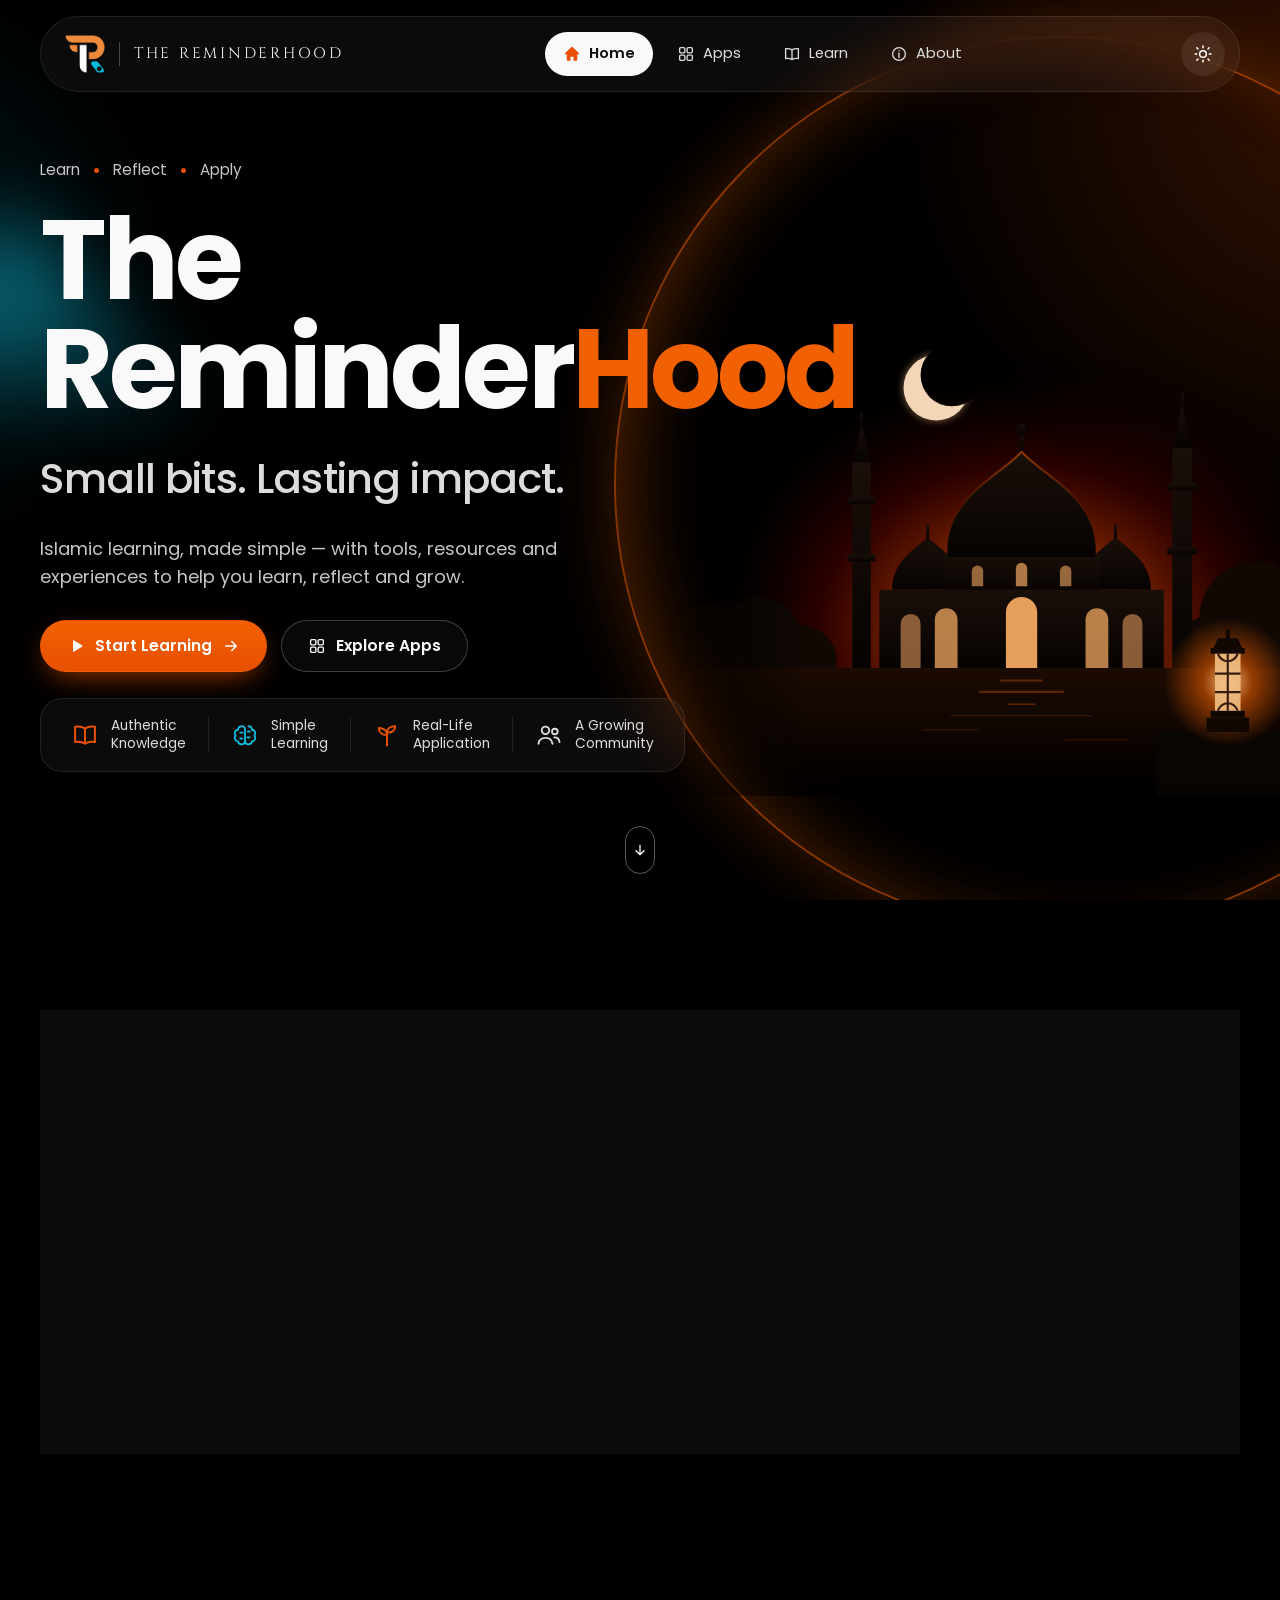
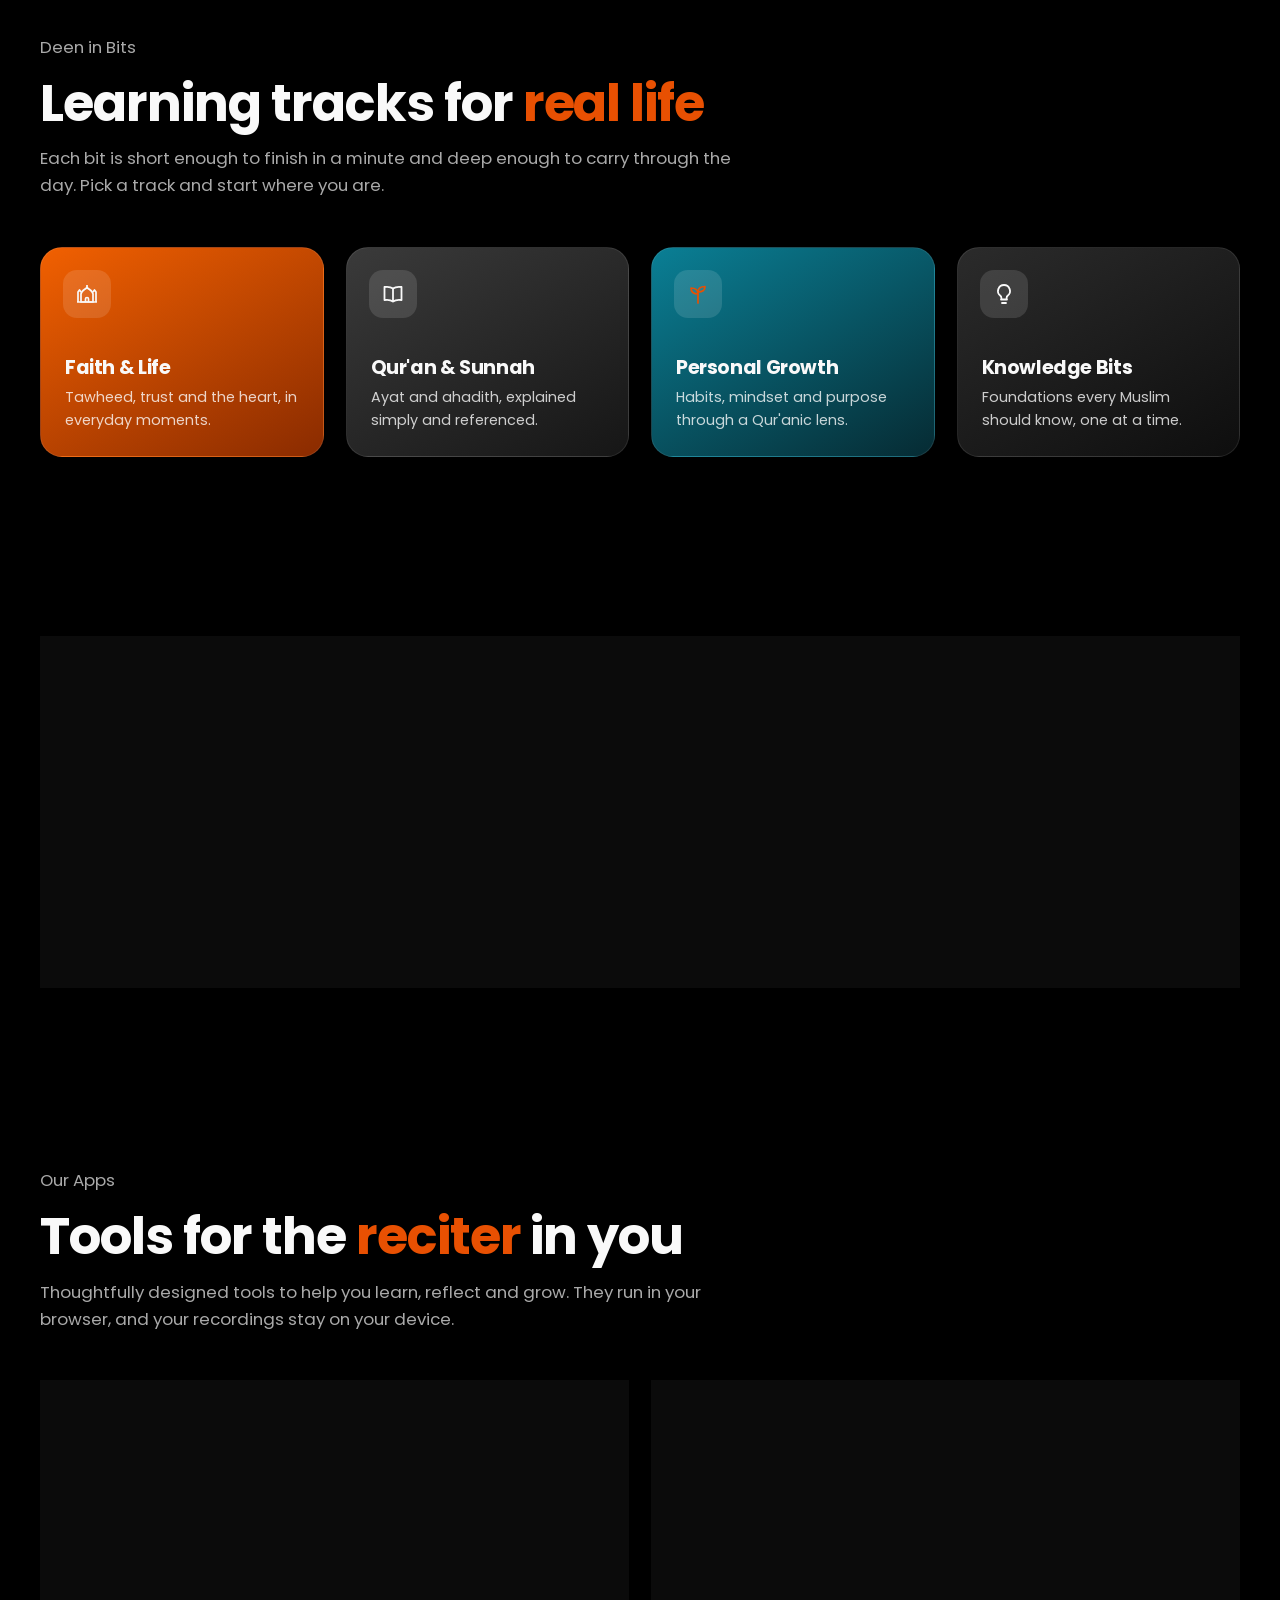
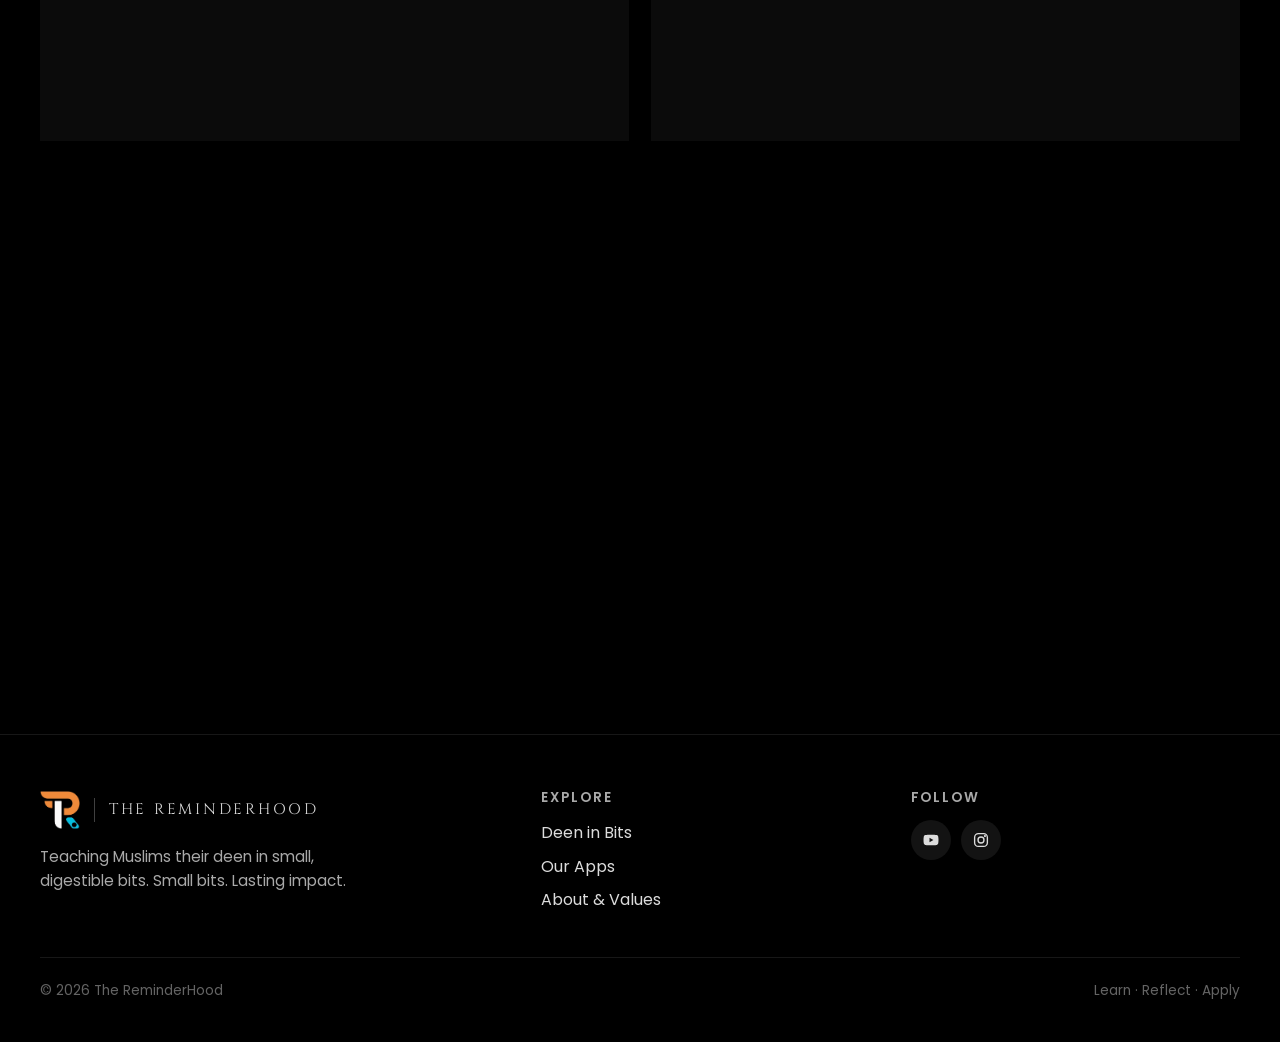
==== commit c9861216: "Phone menu: light/dark toggle as the first row of the menu On phones the theme switch now sits at th" ====
--- a/index.html
+++ b/index.html
@@ -36,6 +36,7 @@
           <span class="brand-name">The ReminderHood</span>
         </a>
         <ul class="nav-links">
+          <li class="theme-row"><button class="theme-btn theme-btn--row" type="button" aria-label="Switch to light mode" aria-pressed="false"><svg class="i-sun" aria-hidden="true"><use href="/assets/icons.svg#i-sun"/></svg><svg class="i-moon" aria-hidden="true"><use href="/assets/icons.svg#i-moon"/></svg><span class="t-light">Light mode</span><span class="t-dark">Dark mode</span></button></li>
           <li><a href="/" aria-current="page"><svg aria-hidden="true"><use href="/assets/icons.svg#i-home"/></svg>Home</a></li>
           <li class="has-sub"><a href="/apps"><svg aria-hidden="true"><use href="/assets/icons.svg#i-grid"/></svg>Apps</a>
             <ul class="sub" aria-label="Apps">
--- a/css/styles.css
+++ b/css/styles.css
@@ -861,7 +861,8 @@
     right: 24px;
     padding: 12px;
     border-radius: var(--radius);
-    background: rgba(var(--panel-rgb), .96);
+    background: rgb(var(--panel-rgb));
+    box-shadow: 0 24px 60px -20px rgba(0, 0, 0, .5);
     border: 1px solid var(--line);
   }
   .site-header.menu-open .nav-links a { padding: 14px 16px; font-size: 1rem; }
@@ -990,3 +991,25 @@
 [data-theme="light"] .theme-btn .i-moon { display: block; }
 .nav-tools { display: flex; align-items: center; gap: 8px; }
 
+/* Phone menu: the toggle is the first row of the menu instead of a header button */
+.theme-row { display: none; }
+.theme-btn--row .t-dark { display: none; }
+[data-theme="light"] .theme-btn--row .t-light { display: none; }
+[data-theme="light"] .theme-btn--row .t-dark { display: inline; }
+@media (max-width: 900px) {
+  .nav-tools .theme-btn { display: none; }
+  .site-header.menu-open .theme-row { display: block; padding-bottom: 8px; margin-bottom: 4px; border-bottom: 1px solid var(--line); }
+  .theme-btn--row {
+    display: flex;
+    gap: 10px;
+    width: 100%;
+    height: auto;
+    padding: 14px 16px;
+    border-radius: 999px;
+    justify-content: flex-start;
+    background: var(--glass-2);
+    font-size: 1rem;
+    font-weight: 500;
+  }
+}
+
